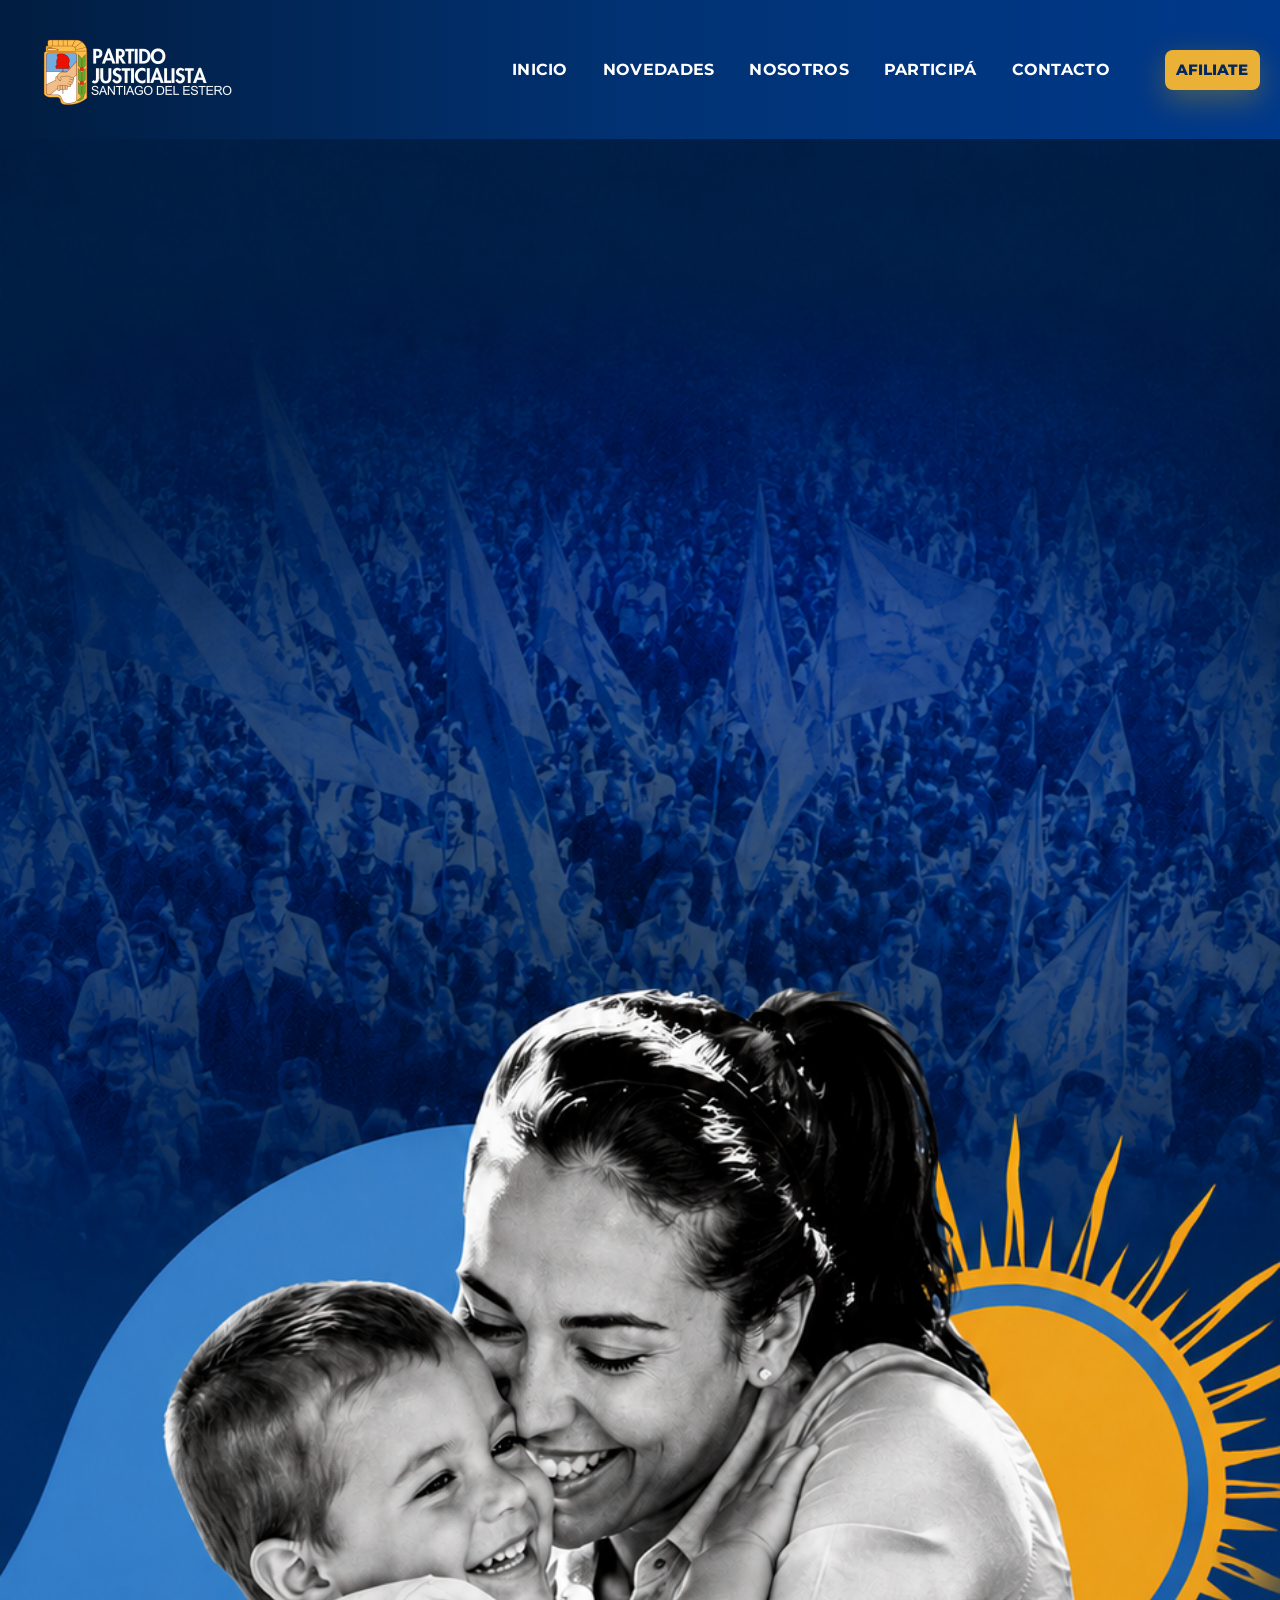
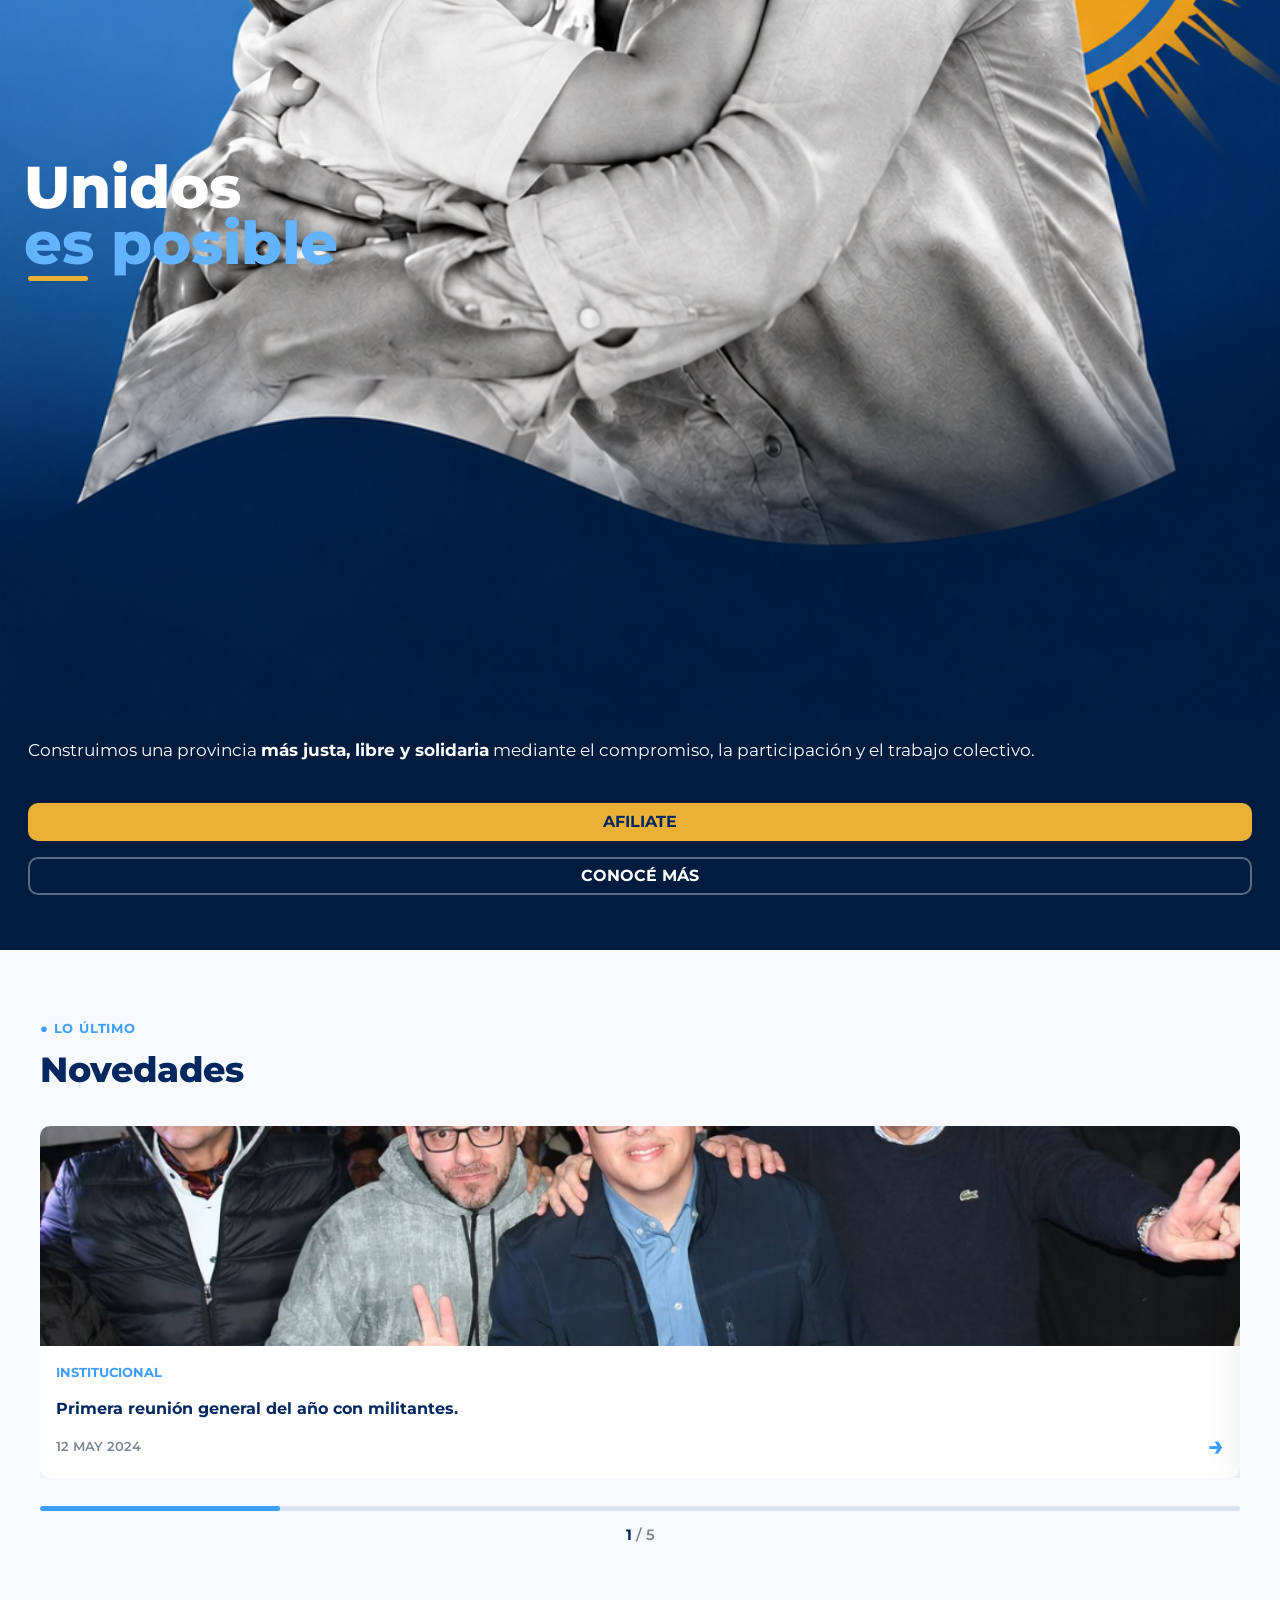
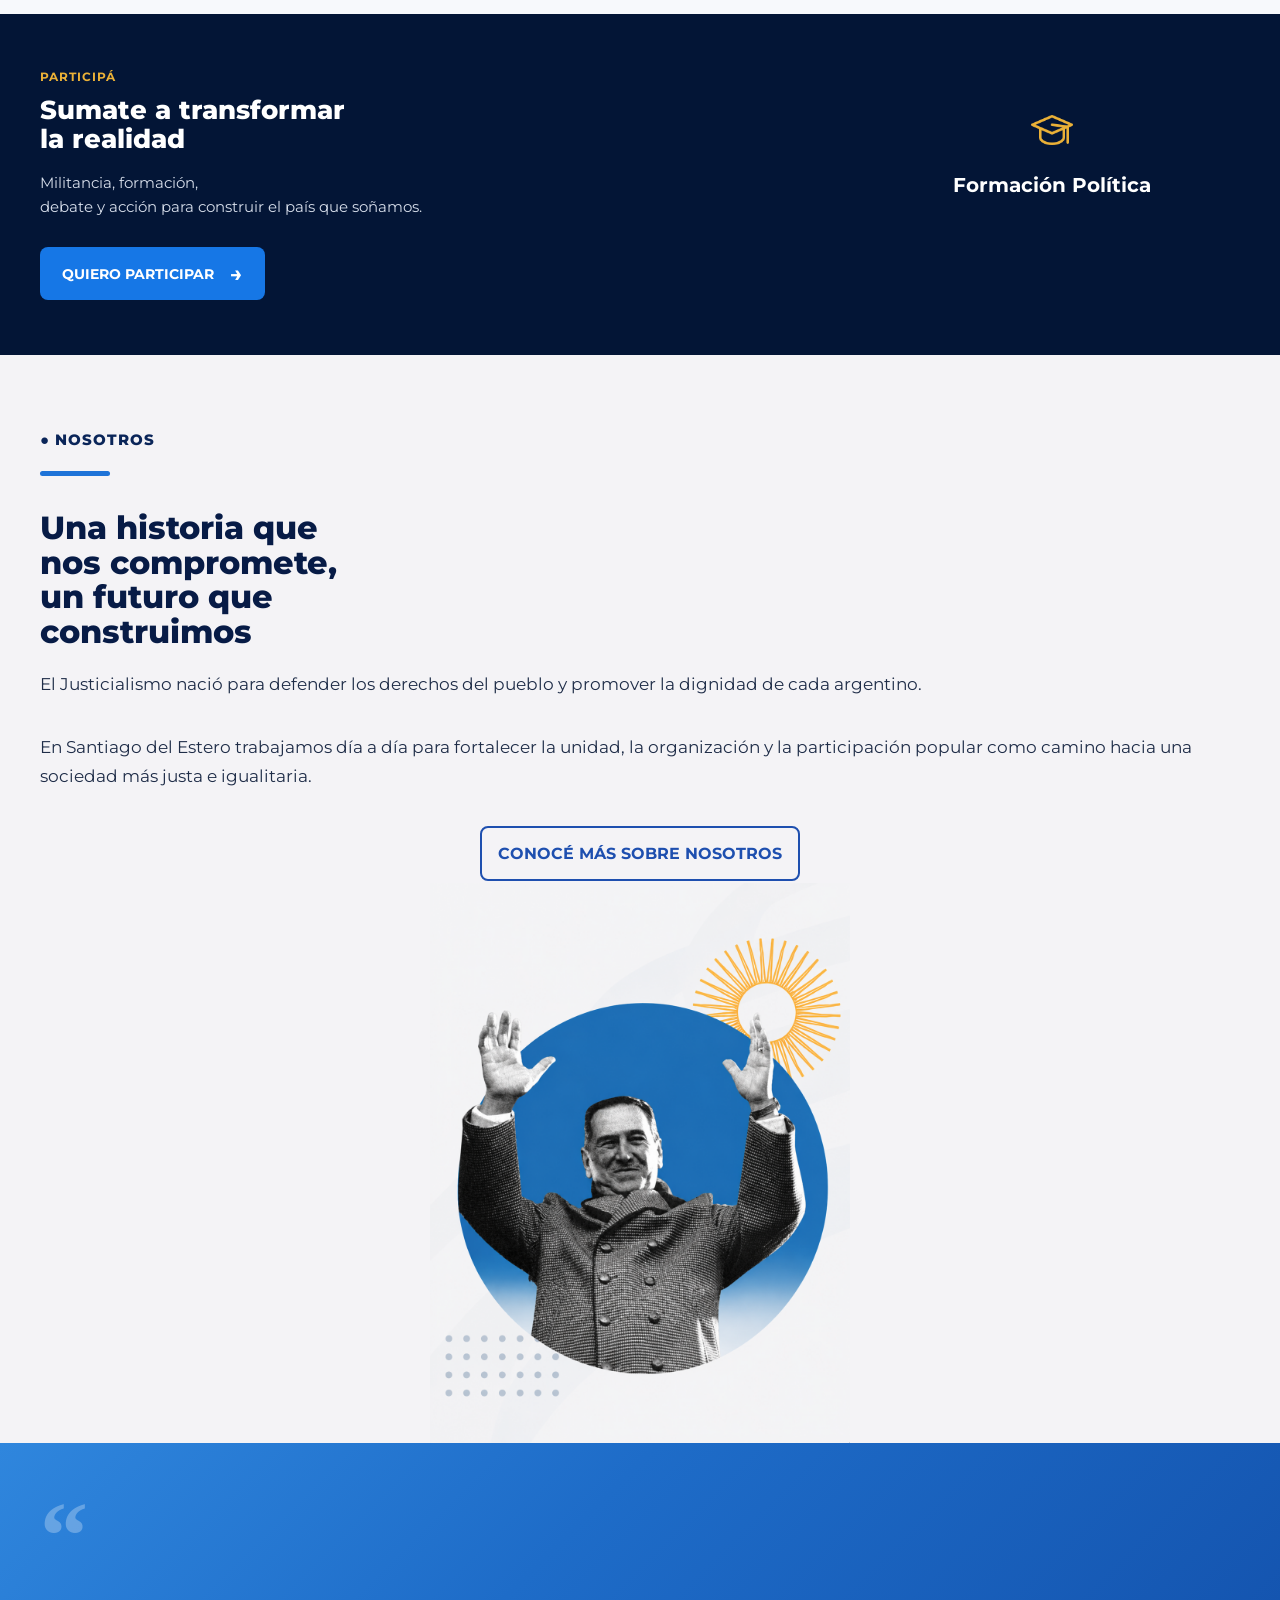
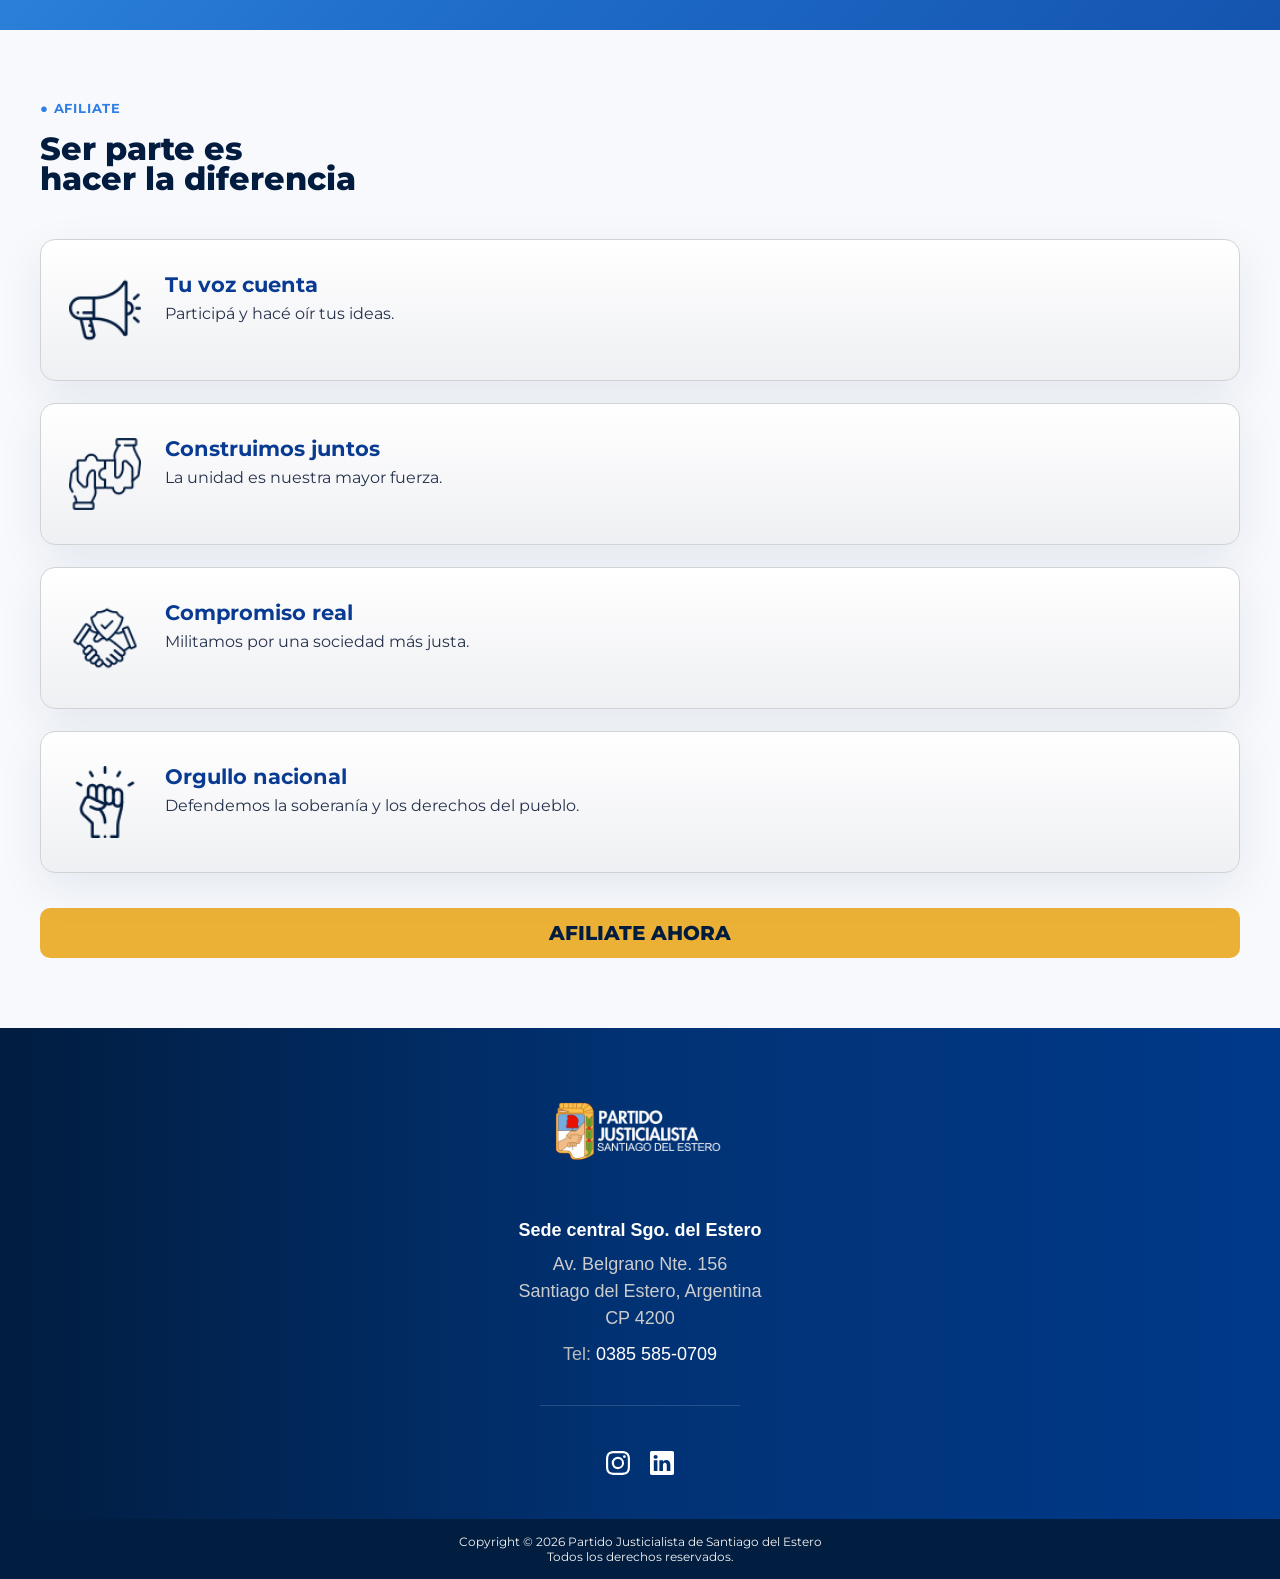
==== index.html @ 827df591 "iniciando" ====
<!DOCTYPE html>
<html lang="es">
<head>
    <meta charset="UTF-8">
    <meta name="viewport" content="width=device-width, initial-scale=1.0">
    <title>Inicio</title>
    <link rel="stylesheet" href="style.css">


    <link rel="preconnect" href="https://fonts.googleapis.com"> <!--Fuente montserrat-->
    <link rel="preconnect" href="https://fonts.gstatic.com" crossorigin>
    <link href="https://fonts.googleapis.com/css2?family=DM+Sans:ital,opsz,wght@0,9..40,100..1000;1,9..40,100..1000&family=League+Spartan:wght@100..900&family=Montserrat:ital,wght@0,100..900;1,100..900&family=Poppins:ital,wght@0,100;0,200;0,300;0,400;0,500;0,600;0,700;0,800;0,900;1,100;1,200;1,300;1,400;1,500;1,600;1,700;1,800;1,900&display=swap" rel="stylesheet">
    

</head>



<body>


  <!--ENCABEZADO-->
 <header class="encabezado">
    
    

    <div class="contenedor encabezado__contenido">

        <a href="index.html" class="encabezado__logo">
            <img src="imagenes/logo.png" alt="Prote Salud">
        </a>

       <button class="encabezado__boton-menu" id="encabezado__boton-menu" aria-label="Abrir menú">

        <span></span>
        <span></span>
        <span></span>

        </button>

        <nav class="encabezado__navegacion" id="encabezado__navegacion">

            <ul class="encabezado__lista">
             <li>
               <a href="index.html" data-page="index">
                 <div class="menu-item">
                   <img src="imagenes/home.png" alt="Inicio">
                 <span>INICIO</span>
                 </div>
                <span class="menu-flecha">›</span>
               </a>
             </li>



            <li>

                <a href="index.html" data-page="novedades">
                <div class="menu-item">
                <img src="imagenes/nov.png" alt="Novedades">
                <span>NOVEDADES</span>
                </div>
                <span class="menu-flecha">›</span>
                 </a>
            </li>


        <li>
             <a href="index.html" data-page="nosotros">
            <div class="menu-item">
            <img src="imagenes/nos.png" alt="Nosotros">
            <span>NOSOTROS</span>
             </div>
            <span class="menu-flecha">›</span>
            </a>
        </li>



        <li>

            <a href="participa.html" data-page="participa">
            <div class="menu-item">
            <img src="imagenes/part.png" alt="Participá">
            <span>PARTICIPÁ</span>
            </div>
            <span class="menu-flecha">›</span>
            </a>

        </li>



        <li>

            <a href="contacto.html" data-page="contacto">
            <div class="menu-item">
            <img src="imagenes/conta.png" alt="Contacto">
            <span>CONTACTO</span>
            </div>
            <span class="menu-flecha">›</span>
            </a>

        </li>


            

            </ul>

            <a href="afiliate.html" class="menu__boton-afiliate">
            AFILIATE
            </a>

        </nav>

    </div>

    </header>

    <div class="menu-overlay" id="menuOverlay"></div>

    
 <!-- HERO / BANNER--> <!-- HERO / BANNER--> <!-- HERO / BANNER-->
   <!-- HERO / BANNER--> <!-- HERO / BANNER--> <!-- HERO / BANNER-->
<section class="hero">

    <div class="hero__imagen">
        <img src="imagenes/heroe.png"
             alt="Partido Justicialista Santiago del Estero">


        <h1 class="hero__titulo">
            Unidos
            <span>es posible</span>
        </h1>
         <div class="hero__linea"></div>

    </div>

    <div class="hero__contenido">

      
        <p class="hero__descripcion">
            Construimos una provincia
            <strong>más justa, libre y solidaria</strong>
            mediante el compromiso,
            la participación y el trabajo colectivo.
        </p>

        <div class="hero__botones">

            <a href="#" class="hero__boton hero__boton--amarillo">
                AFILIATE
            </a>

            <a href="#" class="hero__boton hero__boton--oscuro">
                CONOCÉ MÁS
            </a>

        </div>

    </div>

</section>


 <!-- NOVEDADES --> <!-- NOVEDADES --> <!-- NOVEDADES -->
   <!-- NOVEDADES --> <!-- NOVEDADES --> <!-- NOVEDADES -->

 <section class="novedades">

    <div class="contenedor">

        <span class="novedades__subtitulo">
            ● LO ÚLTIMO
        </span>

        <h2 class="novedades__titulo">
            Novedades
        </h2>

        <!-- Slider -->

        <div class="slider">

            <div class="slider__track">

                <!-- CARD 1 -->

                <article class="card">

                    <img src="imagenes/f1.png" alt="Primera reunión general del año">

                    <div class="card__contenido">

                        <span>INSTITUCIONAL</span>

                        <h3>
                            Primera reunión general del año con militantes.
                        </h3>

                        <div class="card__footer">

                            <small>12 MAY 2024</small>

                            <a href="#">
                                →
                            </a>

                        </div>

                    </div>

                </article>

                <!-- CARD 2 -->

                <article class="card">

                    <img src="imagenes/f2.png" alt="">

                    <div class="card__contenido">

                        <span>JUVENTUD</span>

                        <h3>
                            Encuentro de jóvenes militantes del interior provincial.
                        </h3>

                        <div class="card__footer">

                            <small>20 MAY 2024</small>

                            <a href="#">
                                →
                            </a>

                        </div>

                    </div>

                </article>

                <!-- CARD 3 -->

                <article class="card">

                    <img src="imagenes/f3.png" alt="">

                    <div class="card__contenido">

                        <span>GESTIÓN</span>

                        <h3>
                            Nuevas obras para mejorar la calidad de vida de los santiagueños.
                        </h3>

                        <div class="card__footer">

                            <small>30 MAY 2024</small>

                            <a href="#">
                                →
                            </a>

                        </div>

                    </div>

                </article>

                <!-- CARD 4 -->

                <article class="card">

                    <img src="imagenes/f4.png" alt="">

                    <div class="card__contenido">

                        <span>CAPACITACIÓN</span>

                        <h3>
                            Comenzó un nuevo ciclo de formación política.
                        </h3>

                        <div class="card__footer">

                            <small>02 JUN 2024</small>

                            <a href="#">
                                →
                            </a>

                        </div>

                    </div>

                </article>

                <!-- CARD 5 -->

                <article class="card">

                    <img src="imagenes/f5.png" alt="">

                    <div class="card__contenido">

                        <span>INSTITUCIONAL</span>

                        <h3>
                            Acto conmemorativo junto a dirigentes y militantes.
                        </h3>

                        <div class="card__footer">

                            <small>10 JUN 2024</small>

                            <a href="#">
                                →
                            </a>

                        </div>

                    </div>

                </article>

            </div>

        </div>

        <!-- Indicador -->

        <div class="slider__info">

            <div class="slider__barra">

                <div class="slider__progreso"></div>

            </div>

            <span class="slider__contador">

                <strong id="slideActual">1</strong> /
                <span id="slideTotal">5</span>

            </span>

        </div>

    </div>

</section>


 <!-- PARTICIPA--><!-- PARTICIPA--><!-- PARTICIPA--><!-- PARTICIPA-->
   <!-- PARTICIPA--><!-- PARTICIPA--><!-- PARTICIPA--><!-- PARTICIPA-->


<section class="participa">

    <div class="participa__contenedor">

        <!-- BLOQUE IZQUIERDO -->

        <div class="participa__info">

            <span class="participa__subtitulo">
                PARTICIPÁ
            </span>

            <h2 class="participa__titulo">
                Sumate a transformar <br>la realidad
            </h2>

            <p class="participa__texto">
                Militancia, formación,<br> debate y acción para construir el país que soñamos.
            </p>

            <a href="#" class="participa__boton">
                QUIERO PARTICIPAR
                <span>→</span>
            </a>

        </div>

        <!-- BLOQUE DERECHO -->

        <div class="participa__slider">

            <div class="participa__item" id="participaItem">

        <img
            src="imagenes/icono-militancia.png"
            alt=""
            id="participaIcono">

        <h3 id="participaTitulo">
            Militancia Activa
        </h3>

        

        </div>

        </div>

    </div>

</section>


 <!-- NOSOTROS--><!-- NOSOTROS--><!-- NOSOTROS--><!-- NOSOTROS-->
   <!-- NOSOTROS--><!-- NOSOTROS--><!-- NOSOTROS--><!-- NOSOTROS-->

<section class="nosotros">

    <div class="contenedor">

        <div class="nosotros__contenido">

            <span class="nosotros__subtitulo">
                ● NOSOTROS
            </span>

            <div class="nosotros__linea"></div>

            <h2 class="nosotros__titulo">
                Una historia que <br>
                nos compromete, <br>
                un futuro que <br>
                construimos
            </h2>

            <p class="nosotros__texto">
                El Justicialismo nació para defender los derechos del pueblo y promover la dignidad de cada argentino.
            </p>

            <p class="nosotros__texto">
                En Santiago del Estero trabajamos día a día para fortalecer la unidad, la organización y la participación popular como camino hacia una sociedad más justa e igualitaria.
            </p>

            <a href="#" class="nosotros__boton">
                CONOCÉ MÁS SOBRE NOSOTROS
            </a>

        </div>

        <div class="nosotros__imagen">

            <img src="imagenes/nosp.png" alt="Juan Domingo Perón">

        </div>

    </div>

</section>



<!-- FRASES --> <!-- FRASES -->  <!-- FRASES --> <!-- FRASES --> 
 <!-- FRASES --> <!-- FRASES -->  <!-- FRASES --> <!-- FRASES --> 

<section class="frase">

    <div class="contenedor">

        <div class="frase__contenido">

            <span class="frase__comillas">
                “
            </span>

            <div class="frase__texto" id="fraseItem">

                <p id="fraseTexto">
                    Donde existe una necesidad,
                    nace un derecho.
                </p>

                <span id="fraseAutor">
                    JUAN DOMINGO PERÓN
                </span>

            </div>

        </div>

    </div>

</section>


<!-- AFILIATE--><!-- AFILIATE--><!-- AFILIATE--><!-- AFILIATE-->
<!-- AFILIATE--><!-- AFILIATE--><!-- AFILIATE--><!-- AFILIATE-->


<section class="afiliate">

    <div class="contenedor">

        <span class="afiliate__subtitulo">
            ● AFILIATE
        </span>

        <h2 class="afiliate__titulo">
            Ser parte es
            <span>hacer la diferencia</span>
        </h2>

        <div class="afiliate__cards">

            <!-- CARD 1 -->

            <article class="afiliate__card">

                <img src="imagenes/voz.png"
                     alt="Tu voz cuenta">

                <div class="afiliate__contenido">

                    <h3>Tu voz cuenta</h3>

                    <p>
                        Participá y hacé
                        oír tus ideas.
                    </p>

                </div>

            </article>

            <!-- CARD 2 -->

            <article class="afiliate__card">

                <img src="imagenes/union.png"
                     alt="Construimos juntos">

                <div class="afiliate__contenido">

                    <h3>Construimos juntos</h3>

                    <p>
                        La unidad es nuestra
                        mayor fuerza.
                    </p>

                </div>

            </article>

            <!-- CARD 3 -->

            <article class="afiliate__card">

                <img src="imagenes/compromiso.png"
                     alt="Compromiso real">

                <div class="afiliate__contenido">

                    <h3>Compromiso real</h3>

                    <p>
                        Militamos por
                        una sociedad
                        más justa.
                    </p>

                </div>

            </article>

            <!-- CARD 4 -->

            <article class="afiliate__card">

                <img src="imagenes/orgullo.png"
                     alt="Orgullo nacional">

                <div class="afiliate__contenido">

                    <h3>Orgullo nacional</h3>

                    <p>
                        Defendemos la
                        soberanía y los
                        derechos del pueblo.
                    </p>

                </div>

            </article>

        </div>

        <a href="#" class="afiliate__boton">
            AFILIATE AHORA
        </a>

    </div>

</section>



<!--FOOTER -->

<footer>
  <div class="footer-container">
    
    <!-- Bloque 1: Identidad (Logo) -->
    <div class="footer-logo">
      <img src="imagenes/logo.png" alt="">
    </div>

    <!-- Bloque 2: Oficina Santiago del Estero -->
    <div class="footer-branch divider" >
      <h3>Sede central Sgo. del Estero</h3>
      <p class="address"> Av. Belgrano Nte. 156 <br>Santiago del Estero, Argentina<br>CP 4200</p>
      <ul class="contact-info">
        <li>Tel: <a href="tel:03844254303"> 0385 585-0709</a></li>
        
      </ul>
    </div>

   

    <!-- Bloque 4: Redes Sociales -->
    <div class="footer-socials">
      <!-- Puedes usar iconos de FontAwesome, Bootstrap Icons o SVG propios -->
      <a href="https://www.instagram.com/protesalud.sde/" aria-label="Instagram">
        <svg xmlns="http://w3.org" width="24" height="24" fill="currentColor" viewBox="0 0 16 16">
          <path d="M8 0C5.829 0 5.556.01 4.703.048 3.85.088 3.269.222 2.76.42a3.9 3.9 0 0 0-1.417.923A3.9 3.9 0 0 0 .42 2.76C.222 3.268.087 3.85.048 4.7.01 5.555 0 5.827 0 8.001c0 2.172.01 2.444.048 3.297.04.852.174 1.433.372 1.942.205.526.478.972.923 1.417.444.445.89.719 1.416.923.51.198 1.09.333 1.942.372C5.555 15.99 5.827 16 8 16s2.444-.01 3.298-.048c.851-.04 1.434-.174 1.943-.372a3.9 3.9 0 0 0 1.416-.923c.445-.445.718-.891.923-1.417.197-.509.332-1.09.372-1.942C15.99 10.445 16 10.173 16 8s-.01-2.444-.048-3.298c-.04-.851-.175-1.433-.372-1.941a3.9 3.9 0 0 0-.923-1.417A3.9 3.9 0 0 0 13.24.42c-.51-.198-1.092-.333-1.943-.372C10.443.01 10.172 0 7.998 0zm-.717 1.442h.718c2.136 0 2.389.007 3.232.046.78.035 1.204.166 1.486.275.373.145.64.319.92.599s.453.546.598.92c.11.281.24.705.275 1.485.039.843.047 1.096.047 3.231s-.008 2.389-.047 3.232c-.035.78-.166 1.203-.275 1.485a2.5 2.5 0 0 1-.599.919c-.28.28-.546.453-.92.598-.28.11-.704.24-1.485.276-.843.038-1.096.047-3.232.047s-2.39-.009-3.233-.047c-.78-.036-1.203-.166-1.485-.276a2.5 2.5 0 0 1-.92-.598 2.5 2.5 0 0 1-.6-.92c-.109-.281-.24-.705-.275-1.485-.038-.843-.046-1.096-.046-3.233s.008-2.388.046-3.231c.036-.78.166-1.204.276-1.486.145-.373.319-.64.599-.92.28-.28.546-.453.92-.598.282-.11.705-.24 1.485-.276.738-.034 1.024-.044 2.515-.045zm4.988 1.328a.96.96 0 1 0 0 1.92.96.96 0 0 0 0-1.92m-4.27 1.122a4.109 4.109 0 1 0 0 8.217 4.109 4.109 0 0 0 0-8.217m0 1.441a2.667 2.667 0 1 1 0 5.334 2.667 2.667 0 0 1 0-5.334"/>
        </svg>
      </a>
      <a href="#" aria-label="LinkedIn">
        <svg xmlns="http://w3.org" width="24" height="24" fill="currentColor" viewBox="0 0 16 16">
          <path d="M0 1.146C0 .513.526 0 1.175 0h13.65C15.474 0 16 .513 16 1.146v13.708c0 .633-.526 1.146-1.175 1.146H1.175C.526 16 0 15.487 0 14.854zm4.943 12.248V6.169H2.542v7.225zm-1.2-8.212c.837 0 1.358-.554 1.358-1.248-.015-.709-.52-1.248-1.342-1.248S2.4 3.226 2.4 3.934c0 .694.521 1.248 1.327 1.248zm4.908 8.212V9.359c0-.216.016-.432.08-.586.173-.431.568-.878 1.232-.878.869 0 1.216.662 1.216 1.634v3.865h2.401V9.25c0-2.22-1.184-3.252-2.764-3.252-1.274 0-1.845.7-2.165 1.193v.025h-.016l.016-.025V6.169h-2.4c.03.678 0 7.225 0 7.225z"/>
        </svg>
      </a>
    </div>

  </div>

</footer>

<div class="derechos">
    Copyright © 2026 Partido Justicialista de Santiago del Estero <br>
    Todos los derechos reservados.
  </div>




<script src="script.js"></script>
</body>



</html>
---- style.css ----
body{
    font-family:'Montserrat',sans-serif;   
}

*{
    margin:0;
    padding:0;
    box-sizing:border-box; /*contiene el tamaño del contenido*/
}

html{
    scroll-behavior:smooth;  /*suaviza el scroll*/
}

a{
    text-decoration: none;
}


/* HEADER */

.encabezado{ 

     background: linear-gradient(
    to right, 
   #011d40,
   #013274,
   #00398a
   
);


    position:sticky;  /*nav estático mientras se hace scroll*/
    top:0;
     z-index:1000;

}



.encabezado__contenido{

    display:flex;

    justify-content:space-between;

    align-items:center;

    min-height:95px;

    padding:0 20px;


}

.encabezado__logo img{

   width:180px;
   height:auto;

}

.encabezado__boton-menu{

    width:42px;

    height:42px;

    border:none;

    background:none;

    display:flex;

    flex-direction:column;

    justify-content:center;

    gap:6px;

    cursor:pointer;

    z-index:1200;

}

.encabezado__boton-menu span{

    width:28px;

    height:3px;

    background:#FFF;

    border-radius:20px;

    transition:.35s;

}

.encabezado__boton-menu.activo span:nth-child(1){

    transform:translateY(9px) rotate(45deg);

}

.encabezado__boton-menu.activo span:nth-child(2){

    opacity:0;

}

.encabezado__boton-menu.activo span:nth-child(3){

    transform:translateY(-9px) rotate(-45deg);

}


/*=========================
MENÚ LATERAL
==========================*/

.encabezado__navegacion{

     position: fixed;

    top:104px;

    right:-320px;

    width:300px;

    height:calc(100vh - 95px);

    background:#031e40;

    transition:right .4s ease;

    display:flex;

    flex-direction:column;

    justify-content:space-between;

    padding:8px 0 35px;

    z-index:999;

    

}

.menu__boton-afiliate{

   width:180px;

    margin:25px auto;

    padding:10px 0;

    background:#ebb137;

    color:#031e40;

    font-size:.90rem;

    font-weight:700;

    border-radius:10px;

    display:flex;

    justify-content:center;

    align-items:center;

    gap:14px;

    box-shadow:0 10px 30px rgba(246,182,0,.30);

    transition:.35s;  
   

}


.menu__boton-afiliate:hover{

    transform:translateY(-2px);

    box-shadow:0 18px 35px rgba(246,182,0,.45);

}






.menu__boton-afiliate:hover{

    background: #ebb137;

    color:#02285F;

    

}

.encabezado__navegacion.activo{

    right:0;

}





.encabezado__lista{

    width:100%;

    display:flex;

    flex-direction:column;

    list-style:none;

}


.encabezado__lista a{
    
    position:relative;

    display:flex;

    justify-content:space-between;

    align-items:center;

    padding:12px 30px;

    color:#FFF;

    transition:.35s ease;

}

.encabezado__lista a:hover{

     background:rgba(255,255,255,.04);

}


.encabezado__lista a:hover .menu-flecha{

    transform:translateX(8px);

    color:#F7B500;

}



.encabezado__lista a.activo{

    color:#FFF;

}


.encabezado__lista a.activo::after{

    content:"";

    position:absolute;

    left:78px;

    bottom:0;

    width:115px;

    height:3px;

    border-radius:20px;

    background:#3EA3FF;

}




.encabezado__lista li{

    border-bottom:1px solid rgba(255,255,255,.06);

}

/* SUBMENU */

.submenu__boton{

    width:100%;

    background:none;

    border:none;

    text-align:left;

    padding:18px 24px;

    color:#3D3A2E;

    font-size:.95rem;

    font-weight:700;

    text-transform:uppercase;

    font-family:inherit;

    line-height:normal;

    cursor:pointer;


}

.menu-item{

    display:flex;

    align-items:center;

    gap:18px;

}


.menu-item img{

    width:24px;

    height:24px;

    object-fit:contain;

}


.menu-item span{

    font-size:.90rem;

    font-weight:500;

    letter-spacing:.3px;

}

.menu-flecha{

    font-size:2rem;

    color:#FFF;

    transition:.3s ease;

}



.submenu__lista{

    max-height:0;

    overflow:hidden;

    background:#000000;

    transition:max-height .35s ease;

    list-style: none;

    margin: 0;

    padding: 0;


}

.submenu__lista li{

    border-bottom:1px solid #e5e5e5;
    list-style: none;

}

.submenu__lista a{

    padding:14px 40px;

    font-size:.9rem;

    font-weight:500;

    text-transform:none;

     display:flex;

    align-items:center;

    gap:12px;

}




.submenu.activo .submenu__lista{

    max-height:400px;

}

body.menu-abierto{

    overflow:hidden;

}


/*==================================
OVERLAY MENÚ
==================================*/

.menu-overlay{

    position:fixed;

    inset:0;

    background:rgba(0,0,0,.45);

    opacity:0;

    visibility:hidden;

    transition:
        opacity .35s ease,
        visibility .35s ease;

    z-index:998;

}

/* cuando el menú está abierto */

.menu-overlay.activo{

    opacity:1;

    visibility:visible;

}

/*=====================================
HERO
======================================*/
/*=====================================
HERO
======================================*/



.hero{

    background:#021C40;

}

/*=========================
IMAGEN
=========================*/

.hero__imagen{

    position:relative;

    width:100%;

    aspect-ratio:430/760;

}

.hero__imagen img{

     width:100%;

    height:100%;

    object-fit:cover;

    display:block;

}

/*=========================
CONTENIDO
=========================*/

.hero__contenido{

    
   position: relative;

    margin-top: -80px;

    background:#021C40;

    padding:15px 28px 55px;

    z-index:2;

}

/*=========================
TÍTULO
=========================*/

.hero__titulo{

   position:absolute;

    left:24px;

    bottom:530px;

    color:#FFF;

    font-size:3.7rem;

    line-height:.95;

    font-weight:800;

}

.hero__titulo span{

     display:block;

    color:#63B3FF;
}

/*=========================
LÍNEA
=========================*/

.hero__linea{

    position:absolute;

    left:28px;

    bottom:520px;

    width:60px;

    height:5px;

    background:#EBB137;

    border-radius:50px;


}

/*=========================
DESCRIPCIÓN
=========================*/

.hero__descripcion{

    color:#FFFFFF;

    font-size:1.05rem;

    line-height:1.7;

    font-weight:400;

}

.hero__descripcion strong{

    font-weight:700;

}

/*=========================
BOTONES
=========================*/

.hero__botones{

    display:flex;

    flex-direction:column;

    gap:16px;

    margin-top:38px;

}

.hero__boton{

    display:flex;

    justify-content:center;

    align-items:center;

    width:100%;

    height:38px;

    border-radius:10px;

    font-size:1rem;

    font-weight:700;

    transition:.3s ease;

}

.hero__boton--amarillo{

    background:#EBB137;

    color:#02285F;

}

.hero__boton--amarillo:hover{

    transform:translateY(-3px);

}

.hero__boton--oscuro{

    border:2px solid rgba(255,255,255,.35);

    color:#FFFFFF;

    background:transparent;

}

.hero__boton--oscuro:hover{

    background:rgba(255,255,255,.08);

}


/*=====================================
NOVEDADES
=====================================*/

.novedades{

    padding:70px 0;
    background:#F7F9FC;
    overflow:hidden;

}

.novedades .contenedor{

    width:min(100% - 40px, 1200px);
    margin:auto;

}

/*=====================================
TÍTULOS
=====================================*/

.novedades__subtitulo{

    display:flex;
    align-items:center;
    gap:8px;

    color:#3E9EFF;

    font-size:.82rem;

    font-weight:700;

    text-transform:uppercase;

    letter-spacing:.8px;

    margin-bottom:12px;

}

.novedades__titulo{

    font-size:2.2rem;

    color:#02285F;

    font-weight:800;

    margin-bottom:35px;

}

/*=====================================
SLIDER
=====================================*/

.novedades__slider{

    position:relative;

    display:flex;

    align-items:center;

    justify-content:center;

}

/*=====================================
FLECHAS
=====================================*/

.slider__flecha{

    width:42px;

    height:42px;

    border:none;

    color:#02285F;

    font-size:1.5rem;

    cursor:pointer;


}




.slider__flecha--izq{

    margin-right:5px;

}

.slider__flecha--der{

    margin-left:5px;

}

/*=====================================
SLIDER
=====================================*/

.slider{

    overflow:hidden;

    width:100%;

}

.slider__track{

    display:flex;

    transition:transform .45s ease;

}

/*=====================================
CARD
=====================================*/

.card{

    flex:0 0 100%;

    background:#FFFFFF;

    border-radius:10px;

    overflow:hidden;

    box-shadow:0 10px 35px rgba(0,0,0,.08);

    transition:.3s;

}

.card:hover{

    transform:translateY(-4px);

}

.card img{

    width:100%;

    height:220px;

    object-fit:cover;

    display:block;

}

/*=====================================
CONTENIDO
=====================================*/

.card__contenido{

    padding:16px;

}

.card__contenido span{

    display:inline-block;

    margin-bottom:18px;

    color:#3E9EFF;

    font-size:.82rem;

    font-weight:700;

    text-transform:uppercase;

}

.card__contenido h3{

    color:#02285F;

    font-size:1rem;

    line-height:1.35;

    font-weight:700;

    margin-bottom:10px;

}

/*=====================================
FOOTER
=====================================*/

.card__footer{

   
    display:flex;

    justify-content:space-between;

    align-items:center;

}

.card__footer small{

    color:#7D8793;

    font-size:.82rem;

    font-weight:600;

}

.card__footer a{

    color:#3E9EFF;

    font-size:1.7rem;

    font-weight:700;

    transition:.3s;

}

.card__footer a:hover{

    transform:translateX(5px);

}

/*=====================================
INDICADOR
=====================================*/

.slider__info{

    margin-top:28px;

}

.slider__barra{

    width:100%;

    height:5px;

    background:#D9E3EF;

    border-radius:50px;

    overflow:hidden;

}

.slider__progreso{

    width:20%;

    height:100%;

    background:#3E9EFF;

    border-radius:50px;

    transition:.4s;

}

.slider__contador{

    display:block;

    margin-top:14px;

    text-align:center;

    color:#7A8592;

    font-size:.95rem;

    font-weight:600;

}

.slider__contador strong{

    color:#02285F;

}


/*=====================================
PARTICIPÁ
=====================================*/

.participa{

    background:#041E47;

    background-image:url("imagenes/fondo-participa.jpg");

    background-size:cover;

    background-position:center;

    position:relative;

    overflow:hidden;

}

.participa::before{

    content:"";

    position:absolute;

    inset:0;

    background:rgba(3,20,50,.82);

}

.participa__contenedor{

    position:relative;

    z-index:2;

    width:min(100% - 40px,1200px);

    margin:auto;

    padding:55px 0;

    display:flex;

    justify-content:space-between;

    align-items:center;

    gap:25px;

}

.participa__info{

    width:68%;

}

.participa__slider{

    width:32%;

    display:flex;

    justify-content:center;

    align-self:flex-start;

    margin-top:40px; /* ajustá este valor */

}

.participa__subtitulo{

    display:block;

    color:#EBB137;

    font-size:.78rem;

    font-weight:700;

    letter-spacing:1px;

    margin-bottom:12px;

    text-transform:uppercase;

}

.participa__titulo{

    color:#FFF;

    font-size:1.6rem;

    line-height:1.1;

    font-weight:800;

    margin-bottom:18px;

}

.participa__texto{

    color:#D6DDEA;

    font-size:.95rem;

    line-height:1.6;

    margin-bottom:28px;

}

.participa__boton{

    display:inline-flex;

    align-items:center;

    gap:16px;

    padding:14px 22px;

    border-radius:8px;

    background:#1677E6;

    color:#FFF;

    font-size:.85rem;

    font-weight:700;

    transition:.3s;

}

.participa__boton:hover{

    transform:translateY(-3px);

}

.participa__boton span{

    font-size:1.3rem;

}

.participa__item{

    text-align:center;

    color:#FFF;

}

.participa__item img{

    width:42px;

    margin-bottom:18px;

}

.participa__item h3{

    font-size:1.25rem;

    margin-bottom:10px;

    line-height:1.2;

}

.participa__item p{

    color:#D6DDEA;

    font-size:.9rem;

    line-height:1.5;

}


/*=====================================
ANIMACIÓN BLOQUE DERECHO
=====================================*/

.participa__item{

    opacity:1;

    transform:translateY(0);

    transition:
        opacity .45s ease,
        transform .45s ease;

}

.participa__item.oculto{

    opacity:0;

    transform:translateY(15px);

}


/*==========================
NOSOTROS
==========================*/

.nosotros{

    background:#f4f3f6;

    padding:75px 0 0;

    overflow:hidden;

}

.nosotros .contenedor{

    width:min(100% - 40px,1200px);

    margin:auto;

}

/*==========================
CONTENIDO
==========================*/

.nosotros__contenido{

    display:flex;

    flex-direction:column;

}

.nosotros__subtitulo{

    color:#0A2559;

    font-size:.95rem;

    font-weight:800;

    letter-spacing:1px;

    text-transform:uppercase;

}

.nosotros__linea{

    width:70px;

    height:5px;

    background:#1E73D8;

    border-radius:50px;

    margin:22px 0 35px;

}

/*==========================
TITULO
==========================*/

.nosotros__titulo{

    color:#071B46;

    font-size:2rem;

    line-height:1.08;

    font-weight:800;

    margin-bottom:20px;

}

/*==========================
TEXTOS
==========================*/

.nosotros__texto{

    color:#1F2D48;

    font-size:1.05rem;

    line-height:1.75;

    margin-bottom:34px;

}

/*==========================
BOTON
==========================*/

.nosotros__boton{

     display:flex;

    justify-content:center;

    align-items:center;

    align-self:center;

    height:55px;

    border:2px solid #1E4FAF;

    border-radius:8px;

    color:#1E4FAF;

    font-size:1rem;

    font-weight:700;

    transition:.35s;

    width: 320px;
}

.nosotros__boton:hover{

    background:#1E73D8;

    color:white;

}

/*==========================
IMAGEN
==========================*/

.nosotros__imagen{

    margin-top:2px;

    display:flex;

    justify-content:center;

}

.nosotros__imagen img{

    width:100%;

    max-width:420px;

    display:block;

}



/*==========================
FRASE
==========================*/

.frase{

    background:linear-gradient(
        135deg,
        #2F86DD 0%,
        #1E6CC8 45%,
        #1454AF 100%
    );

    padding:55px 0;

    overflow:hidden;

}

.frase .contenedor{

    width:min(100% - 40px,1200px);

    margin:auto;

}

/*==========================
CONTENIDO
==========================*/

.frase__contenido{

    display:flex;

    align-items:flex-start;

    gap:16px;

}

/*==========================
COMILLAS
==========================*/

.frase__comillas{

    font-size:6rem;

    font-weight:800;

    color:rgba(255,255,255,.28);

    line-height:.8;

    font-family:Georgia, serif;

}

/*==========================
TEXTO
==========================*/

.frase__texto{

    display:flex;

    flex-direction:column;

    justify-content:center;

    margin-top:8px;
    
    opacity:1;

    transform:translateY(0);

    transition:
        opacity .45s ease,
        transform .45s ease;


}


.frase__texto.oculto{

    opacity:0;

    transform:translateY(15px);

}

.frase__texto p{

    color:#FFFFFF;

    font-size:1.1rem;

    line-height:1.7;

    font-weight:400;

    margin-bottom:18px;

}

.frase__texto span{

    color:#FFFFFF;

    font-size:.82rem;

    font-weight:800;

    letter-spacing:1.2px;

}



/*======================================
AFILIATE
======================================*/

.afiliate{

    padding:70px 0;

    background:#F7F9FC;

}

.afiliate .contenedor{

    width:min(100% - 40px,1200px);

    margin:auto;

}

/*======================================
SUBTITULO
======================================*/

.afiliate__subtitulo{

    display:flex;

    align-items:center;

    gap:8px;

    color:#2F7FE6;

    font-size:.82rem;

    font-weight:700;

    text-transform:uppercase;

    letter-spacing:.8px;

}

/*======================================
TITULO
======================================*/

.afiliate__titulo{

    margin-top:18px;

    margin-bottom:45px;

    color:#021C40;

    font-size:2rem;

    line-height:.95;

    font-weight:800;

}

.afiliate__titulo span{

    display:block;

}

/*======================================
CARDS
======================================*/

.afiliate__cards{

    display:flex;

    flex-direction:column;

    gap:22px;

}

/*======================================
CARD
======================================*/

.afiliate__card{

    display:flex;

    align-items:flex-start;

    gap:24px;

    background:

linear-gradient(

180deg,

#FFFFFF,

#eff0f3

);

    border-radius:15px;

    padding:34px 28px;

    box-shadow:

       0 15px 45px rgba(13,40,90,.08);

    border:1px solid #d0d2d4;  

}




/*======================================
ICONO
======================================*/

.afiliate__card img{

    width:72px;

    flex-shrink:0;

}



/*======================================
CONTENIDO
======================================*/

.afiliate__contenido h3{

    color:#0A3B93;

    font-size:1.3rem;

    line-height:1.05;

    font-weight:700;

    margin-bottom:5px;

}

.afiliate__contenido p{

    color:#26324C;

    font-size:1rem;

    line-height:1.6;

}

/*======================================
BOTON
======================================*/

.afiliate__boton{

    display:flex;

    justify-content:center;

    align-items:center;

    margin-top:35px;

    height:50px;

    border-radius:10px;

    background:#EBB137;

    color:#021C40;

    font-size:1.25rem;

    font-weight:800;

    transition:.35s;

}

.afiliate__boton:hover{

    transform:translateY(-4px);

    box-shadow:0 12px 25px rgba(235,177,55,.35);

}



/*FOOTER*/

/* Estilos base del contenedor del Footer */
footer {
  background: linear-gradient(
    to right, 
   #011d40,
   #013274,
   #00398a
   
); /* Color de fondo oscuro original */
  color: #ffffff;
  padding: 40px 20px;
  font-family: 'Arial', sans-serif; /* Cambia por la fuente de tu web */
}

.footer-container {
  display: flex;
  flex-direction: column; /* Apila los elementos verticalmente */
  align-items: center;
  text-align: center;
  max-width: 400px; /* Limita el ancho para simular pantalla móvil */
  margin: 0 auto;
}

/* Bloque del Logo */
.footer-logo img {
  max-width: 210px;
  height: auto;
  margin-bottom: 30px;
}

/* Bloques de Oficinas y Sucursales */
.footer-branch {
  margin-bottom: 35px;
  width: 100%;
}

.footer-branch h3 {
  font-size: 18px;
  font-weight: bold;
  color: #ffffff;
  margin-bottom: 10px;
}

.footer-branch .address {
  font-size: 18px;
  line-height: 1.5;
  color: #cccccc;
  margin-bottom: 12px;
}

/* Contenedor del primer bloque (ahora sin el borde directo) */
.footer-branch.divider {
  position: relative;
  margin-bottom: 35px;
  padding-bottom: 35px; /* Espacio antes de la línea */
}

/* línea sutil de longitud reducida */
.footer-branch.divider::after {
  content: "";
  position: absolute;
  bottom: 0;
  left: 50%;
  transform: translateX(-50%); /* Centra la línea perfectamente */
  
  width: 200px; /* 👈 MODIFICA AQUÍ: El largo exacto que quieres para la línea */
  height: 1px; /* El grosor de la línea */
  background-color: rgba(255, 255, 255, 0.15); /* Color blanco sutil con transparencia */
}

/* Listas de información de contacto */
.footer-branch .contact-info {
  list-style: none;
  padding: 0;
  margin: 0;
}

.footer-branch .contact-info li {
  font-size: 18px;
  margin-bottom: 6px;
  color: #bbbbbb;
}

/* Estilos para los enlaces (teléfonos y mail) */
.footer-branch .contact-info a {
  color: #ffffff;
  text-decoration: none;
  transition: color 0.2s ease;
}

/* Bloque de Redes Sociales */
.footer-socials {
  display: flex;
  justify-content: center;
  gap: 20px;
  margin-top: 10px;
  width: 100%;
}

.footer-socials a {
  color: #ffffff;
  transition: color 0.2s ease;
}

.footer-socials a:hover {
  color: #ffffff; /* Brillo al pasar el cursor o pulsar */
}

.derechos{
    background-color:  #011d40;
    height: 60px;
    font-size: 12px;
    color: #f5f5f5;
    display: flex;
    align-items: center;
    justify-content: center;
    text-align: center;
  
    
}



/*========================================================================================
VERSIÓN ESCRITORIO VERSIÓN ESCRITORIO VERSIÓN ESCRITORIO VERSIÓN ESCRITORIO VERSIÓN ESCRITORIO 
=========================================================================================*/
/*========================================================================================
VERSIÓN ESCRITORIO VERSIÓN ESCRITORIO VERSIÓN ESCRITORIO VERSIÓN ESCRITORIO VERSIÓN ESCRITORIO 
=========================================================================================*/
/*========================================================================================
VERSIÓN ESCRITORIO VERSIÓN ESCRITORIO VERSIÓN ESCRITORIO VERSIÓN ESCRITORIO VERSIÓN ESCRITORIO 
=========================================================================================*/

@media (min-width:768px){

.encabezado__boton-menu{
    display: none;
}

/*MENU*//*MENU*//*MENU*//*MENU*//*MENU*/

    .encabezado{
        position:sticky;
        top:0;
        
    }

    .encabezado__logo img{
    width:240px;
    }

    .encabezado__contenido{

    display:flex;
    justify-content:space-between;
    align-items:center;

    min-height:110px;

    }

    .encabezado__contenido{
        min-height:120px;
    }


    .encabezado__boton-menu{
        display:none;
    }

    .encabezado__navegacion{
    
        position: static;

    display:flex;

    flex-direction:row;

    align-items:center;

    justify-content:flex-end;

    gap:35px;

    width:auto;

    height:auto;

    background:transparent;

    padding:0;

    right:auto;

    overflow:visible;


    }

    

    .encabezado__lista{
     display:flex;

    flex-direction:row;

    align-items:center;

    gap:35px;

    list-style:none;

    margin:0;
    padding:0;

    }

    .menu-flecha{
    display:none;
    }

    .menu-item img{
    display:none;
    }


    .encabezado__lista a{
    position:relative;

    display:block;

    padding:10px 0;

    color:#fff;

    font-size:1rem;

    font-weight:700;

    text-transform:uppercase;

    letter-spacing:.3px;

    transition:.3s ease;
    }





    .encabezado__lista a.activo::after{

   display: none;

    }

    
    .menu-item span{

    font-size:1rem;
    font-weight:700;

}


   .encabezado__lista > li{

    border-bottom:none;

    }


    .encabezado__logo img{
        width: 240px;
        height: auto;
    }


    

    .encabezado__navegacion{

    display:flex;

    align-items:center;

    gap:35px;

    }



    .menu__boton-afiliate{

    display:flex;

    align-items:center;

    justify-content:center;

    width:115px;

    height:40px;

    margin:0;

    padding:0;

    border-radius:8px;

    background:#EBB137;

    color:#02285F;

    font-weight:800;

    font-size:.92rem;

    }




    .menu-flecha,
    .menu-item img{
    display:none;
    }

}
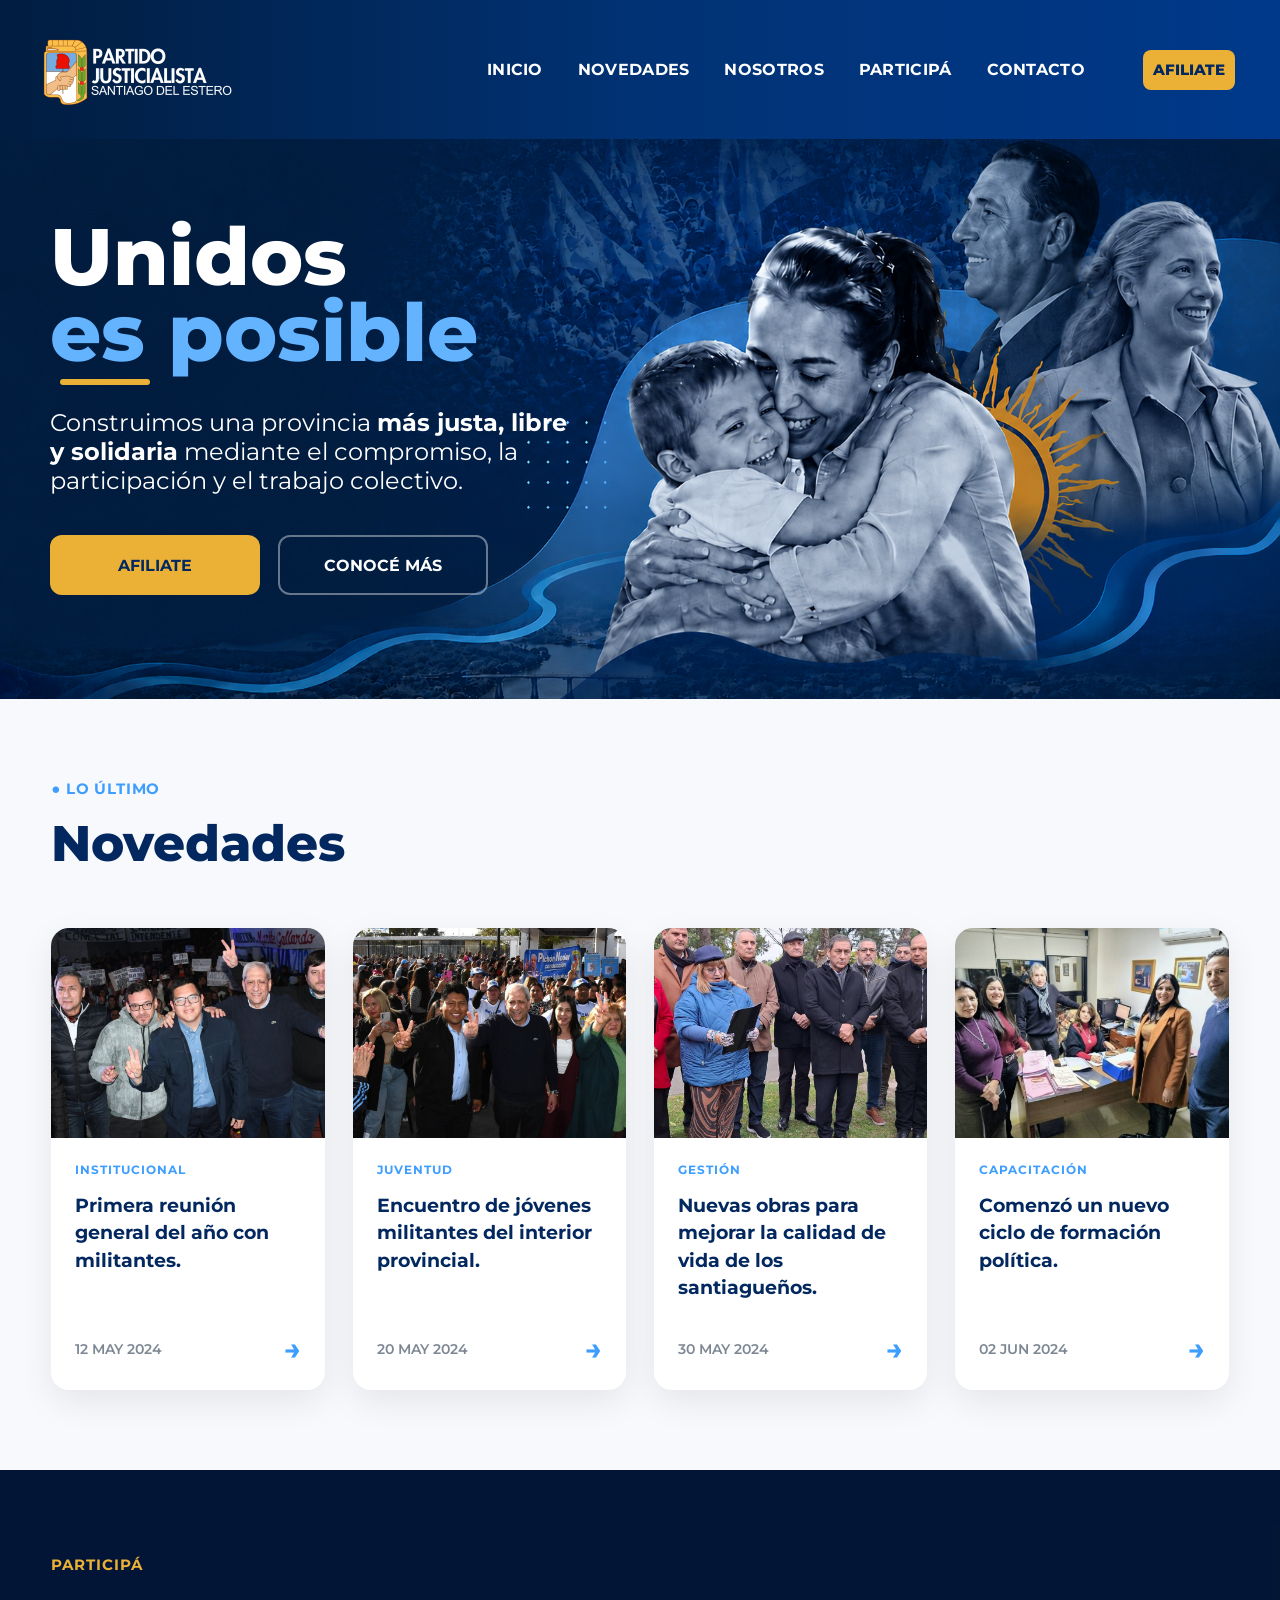
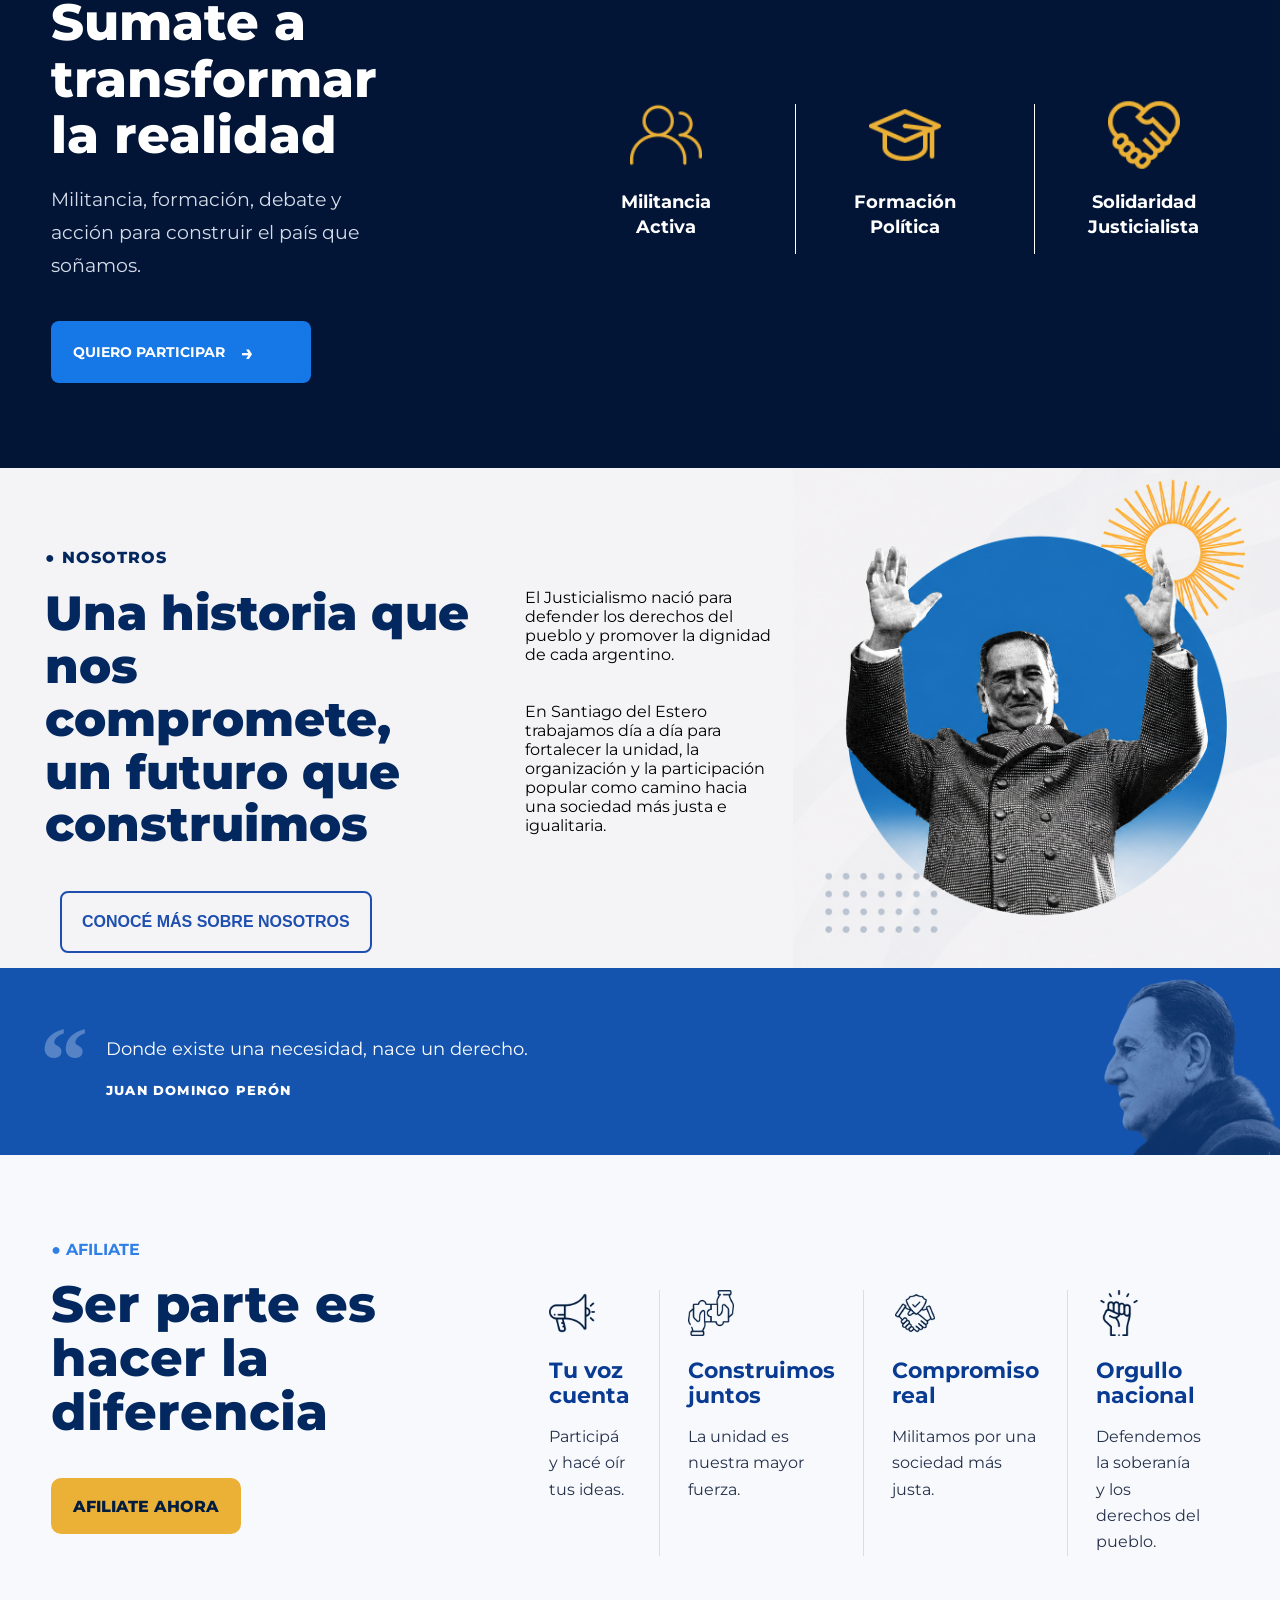
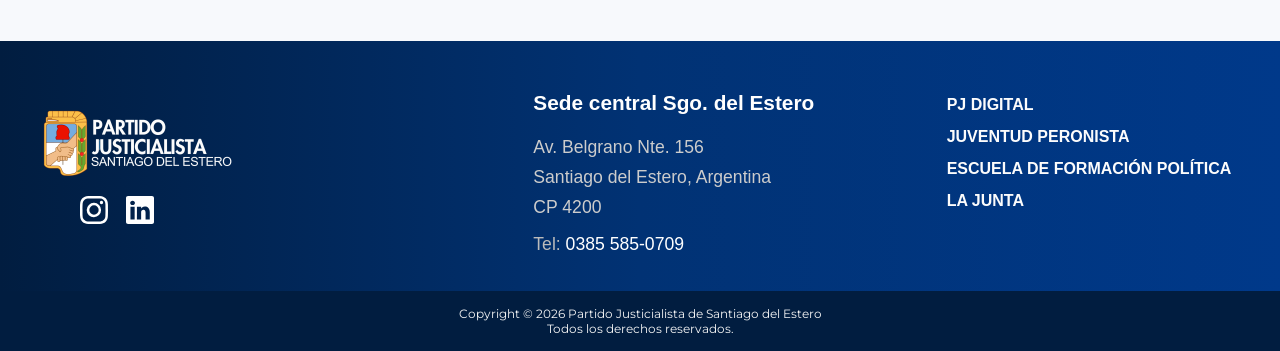
==== commit 2bce5860: "cambios" ====
--- a/index.html
+++ b/index.html
@@ -122,19 +122,30 @@
 
     
  <!-- HERO / BANNER--> <!-- HERO / BANNER--> <!-- HERO / BANNER-->
-   <!-- HERO / BANNER--> <!-- HERO / BANNER--> <!-- HERO / BANNER-->
+<!-- HERO / BANNER--> <!-- HERO / BANNER--> <!-- HERO / BANNER-->
+ 
 <section class="hero">
 
     <div class="hero__imagen">
-        <img src="imagenes/heroe.png"
-             alt="Partido Justicialista Santiago del Estero">
+
+          <!-- Imagen para celular -->
+    <img
+        src="imagenes/heroe.png"
+        alt="Partido Justicialista"
+        class="hero__img-mobile">
+
+    <!-- Imagen para escritorio -->
+    <img
+        src="imagenes/heroesc.png"
+        alt="Partido Justicialista"
+        class="hero__img-desktop">
 
 
         <h1 class="hero__titulo">
             Unidos
             <span>es posible</span>
         </h1>
-         <div class="hero__linea"></div>
+        <div class="hero__linea"></div>
 
     </div>
 
@@ -406,13 +417,44 @@
 
         </div>
 
-    </div>
+
+         <!-- VERSIÓN ESCRITORIO-->
+        <div class="participa__desktop">
+
+    <article class="participa__card">
+
+        <img src="imagenes/user.png" alt="">
+        <h3>Militancia <br> Activa</h3>
+
+    </article>
+
+    <article class="participa__card">
+
+        <img src="imagenes/formacion.png" alt="">
+        <h3>Formación <br> Política</h3>
+
+    </article>
+
+    <article class="participa__card">
+
+        <img src="imagenes/solidario.png" alt="">
+        <h3>Solidaridad Justicialista</h3>
+
+    </article>
+
+</div>
 
 </section>
 
 
+
+    </div>
+
+    
+
+
  <!-- NOSOTROS--><!-- NOSOTROS--><!-- NOSOTROS--><!-- NOSOTROS-->
-   <!-- NOSOTROS--><!-- NOSOTROS--><!-- NOSOTROS--><!-- NOSOTROS-->
+<!-- NOSOTROS--><!-- NOSOTROS--><!-- NOSOTROS--><!-- NOSOTROS-->
 
 <section class="nosotros">
 
@@ -434,10 +476,8 @@
             </h2>
 
             <p class="nosotros__texto">
-                El Justicialismo nació para defender los derechos del pueblo y promover la dignidad de cada argentino.
-            </p>
-
-            <p class="nosotros__texto">
+                El Justicialismo nació para defender los derechos del pueblo y promover la dignidad de cada argentino. <br><br>
+           
                 En Santiago del Estero trabajamos día a día para fortalecer la unidad, la organización y la participación popular como camino hacia una sociedad más justa e igualitaria.
             </p>
 
@@ -456,6 +496,66 @@
     </div>
 
 </section>
+
+
+
+
+ <!-- NOSOTROS ESCRITORIO-->
+
+<section class="nosotrosesc">
+        
+
+
+
+
+    <div class="nosotroscontenedoresc">
+        
+
+    <div class="blociz">
+    
+    <span class="nosotros__subtitulo">
+        ● NOSOTROS
+    </span>    
+
+    <h2 class="tituloblociz"> Una historia que <br>
+    nos compromete, <br>
+    un futuro que <br>
+     construimos
+    </h2>
+
+    <a href="" class="botondeescr"><button class="botondelesc">CONOCÉ MÁS SOBRE NOSOTROS</button></a>
+
+    </div> 
+
+
+
+    <div class="blocmed">
+        <p class="nosotrostextoesc">
+                El Justicialismo nació para defender los derechos del pueblo y promover la dignidad de cada argentino. <br><br><br>
+           
+                En Santiago del Estero trabajamos día a día para fortalecer la unidad, la organización y la participación popular como camino hacia una sociedad más justa e igualitaria.
+        </p>
+    </div>
+
+
+
+
+    <div class="blocderecho">
+       
+
+    </div>
+
+
+    </div>
+
+    </section>
+
+
+
+
+
+    
+
 
 
 
@@ -603,6 +703,110 @@
 
 </section>
 
+
+
+<!-- AFILIATE PARA EL ESCRITORIO-->
+
+<section class="afiliateesc">
+
+    <div class="afiliateesc__contenedor">
+
+        <!--====================
+        BLOQUE IZQUIERDO
+        =====================-->
+
+        <div class="afiliateesc__info">
+
+            <span class="afiliateesc__subtitulo">
+                ● AFILIATE
+            </span>
+
+            <h2 class="afiliateesc__titulo">
+                Ser parte es
+                <span>hacer la diferencia</span>
+            </h2>
+
+            <a href="#" class="afiliateesc__boton">
+                AFILIATE AHORA
+            </a>
+
+        </div>
+
+        <!--====================
+        BLOQUE DERECHO
+        =====================-->
+
+        <div class="afiliateesc__cards">
+
+            <article class="afiliateesc__card">
+
+                <img src="imagenes/voz.png" alt="">
+
+                <div>
+
+                    <h3>Tu voz cuenta</h3>
+
+                    <p>
+                        Participá y hacé oír tus ideas.
+                    </p>
+
+                </div>
+
+            </article>
+
+            <article class="afiliateesc__card">
+
+                <img src="imagenes/union.png" alt="">
+
+                <div>
+
+                    <h3>Construimos juntos</h3>
+
+                    <p>
+                        La unidad es nuestra mayor fuerza.
+                    </p>
+
+                </div>
+
+            </article>
+
+            <article class="afiliateesc__card">
+
+                <img src="imagenes/compromiso.png" alt="">
+
+                <div>
+
+                    <h3>Compromiso real</h3>
+
+                    <p>
+                        Militamos por una sociedad más justa.
+                    </p>
+
+                </div>
+
+            </article>
+
+            <article class="afiliateesc__card">
+
+                <img src="imagenes/orgullo.png" alt="">
+
+                <div>
+
+                    <h3>Orgullo nacional</h3>
+
+                    <p>
+                        Defendemos la soberanía y los derechos del pueblo.
+                    </p>
+
+                </div>
+
+            </article>
+
+        </div>
+
+    </div>
+
+</section>
 
 
 <!--FOOTER -->
@@ -624,6 +828,8 @@
         
       </ul>
     </div>
+
+    
 
    
 
@@ -642,6 +848,21 @@
       </a>
     </div>
 
+
+
+    <div class="footer-links">
+
+    <a href="#">PJ DIGITAL</a>
+    <a href="#">JUVENTUD PERONISTA</a>
+    <a href="#">ESCUELA DE FORMACIÓN POLÍTICA</a>
+    <a href="#">LA JUNTA</a>
+   
+
+</div>
+
+
+
+
   </div>
 
 </footer>
--- a/style.css
+++ b/style.css
@@ -34,9 +34,12 @@
 
     position:sticky;  /*nav estático mientras se hace scroll*/
     top:0;
-     z-index:1000;
-
-}
+    z-index:1000;
+
+  
+
+}
+
 
 
 
@@ -143,7 +146,7 @@
 
     flex-direction:column;
 
-    justify-content:space-between;
+    justify-content:flex-start;
 
     padding:8px 0 35px;
 
@@ -179,7 +182,7 @@
 
     gap:14px;
 
-    box-shadow:0 10px 30px rgba(246,182,0,.30);
+   
 
     transition:.35s;  
    
@@ -191,7 +194,7 @@
 
     transform:translateY(-2px);
 
-    box-shadow:0 18px 35px rgba(246,182,0,.45);
+    
 
 }
 
@@ -202,9 +205,9 @@
 
 .menu__boton-afiliate:hover{
 
-    background: #ebb137;
-
-    color:#02285F;
+    background:#1677E6;
+
+    color:white;
 
     
 
@@ -502,15 +505,21 @@
 
 }
 
-.hero__imagen img{
-
-     width:100%;
+.hero__img-mobile{
+
+    display:block;
+
+    width:100%;
 
     height:100%;
 
     object-fit:cover;
 
-    display:block;
+}
+
+.hero__img-desktop{
+
+    display:none;
 
 }
 
@@ -657,6 +666,11 @@
 
     transform:translateY(-3px);
 
+    background-color: transparent;
+
+    border: solid 2px #EBB137;
+
+    color: white;
 }
 
 .hero__boton--oscuro{
@@ -671,7 +685,7 @@
 
 .hero__boton--oscuro:hover{
 
-    background:rgba(255,255,255,.08);
+    background:#1454AF;
 
 }
 
@@ -1811,7 +1825,22 @@
     
 }
 
-
+.participa__desktop{
+    display: none;
+}
+
+.nosotrosesc{
+    display: none;
+}
+
+
+.afiliateesc{
+    display: none;
+}
+
+.footer-links{
+    display: none;
+}
 
 /*========================================================================================
 VERSIÓN ESCRITORIO VERSIÓN ESCRITORIO VERSIÓN ESCRITORIO VERSIÓN ESCRITORIO VERSIÓN ESCRITORIO 
@@ -1994,7 +2023,7 @@
 
     height:40px;
 
-    margin:0;
+   margin-right: 25px;
 
     padding:0;
 
@@ -2018,5 +2047,1250 @@
     display:none;
     }
 
-}
-
+
+
+
+
+/*====================================
+HERO - ESCRITORIO
+====================================*/
+
+.hero{
+
+    position:relative;
+
+    width:100%;
+
+    height:560px;
+
+    overflow:hidden;
+
+    background:#021C40;
+
+}
+
+/*=========================
+IMÁGENES
+=========================*/
+
+.hero__img-mobile{
+
+    display:none;
+
+}
+
+.hero__imagen{
+
+    position:absolute;
+
+    inset:0;
+
+    width:100%;
+
+    height:100%;
+
+}
+
+.hero__img-desktop{
+
+   
+
+    position:absolute;
+
+    top:0;
+    right:0;
+
+    width:100%;
+    height:auto;
+
+    display:block;
+
+}
+
+
+
+/*=========================
+TÍTULO
+=========================*/
+
+.hero__titulo{
+
+    position:absolute;
+
+    top:80px;
+
+    left:50px;
+
+    z-index:3;
+
+    color:#FFF;
+
+    font-size:5rem;
+
+    line-height:.95;
+
+    font-weight:800;
+
+}
+
+.hero__titulo span{
+
+    display:block;
+
+    color:#63B3FF;
+
+}
+
+/*=========================
+LÍNEA
+=========================*/
+
+.hero__linea{
+
+    position:absolute;
+
+    top:240px;
+
+    left:60px;
+
+    width:90px;
+
+    height:6px;
+
+    background:#EBB137;
+
+    border-radius:50px;
+
+    z-index:3;
+
+}
+
+/*=========================
+CONTENIDO
+=========================*/
+
+.hero__contenido{
+
+    position:absolute;
+
+    top:350px;
+
+    left:50px;
+
+    width:520px;
+
+    padding:0;
+
+    background:none;
+
+    z-index:3;
+
+}
+
+/*=========================
+DESCRIPCIÓN
+=========================*/
+
+.hero__descripcion{
+
+    color:#FFF;
+
+    font-size:1.5rem;
+
+    line-height:1.2;
+
+    font-weight:400;
+
+}
+
+.hero__descripcion strong{
+
+    font-weight:700;
+
+}
+
+/*=========================
+BOTONES
+=========================*/
+
+.hero__botones{
+
+    display:flex;
+
+    flex-direction:row;
+
+    gap:18px;
+
+    margin-top:40px;
+
+}
+
+.hero__boton{
+
+    display:flex;
+
+    justify-content:center;
+
+    align-items:center;
+
+    width:210px;
+
+    height:60px;
+
+    border-radius:12px;
+
+    font-size:1rem;
+
+    font-weight:700;
+
+    transition:.35s ease;
+
+}
+
+.hero__boton--amarillo{
+
+    background:#EBB137;
+
+    color:#02285F;
+
+}
+
+.hero__boton--amarillo:hover{
+
+    transform:translateY(-3px);
+    background: #1677E6;
+    color: white;
+    border: none;
+
+}
+
+.hero__boton--oscuro{
+
+    border:2px solid rgba(255,255,255,.40);
+
+    color:#FFF;
+
+    background:transparent;
+
+}
+
+.hero__boton--oscuro:hover{
+
+     background: #1677E6;
+    color: white;
+    border: none;
+
+}
+
+
+
+/*=====================================
+NOVEDADES - DESKTOP
+=====================================*/
+
+.novedades{
+
+    padding:80px 0;
+
+}
+
+.novedades .contenedor{
+
+    width:min(92%, 1400px);
+
+    margin:auto;
+
+}
+
+/*=========================
+TÍTULOS
+=========================*/
+
+.novedades__subtitulo{
+
+    font-size:.95rem;
+
+    margin-bottom:15px;
+
+}
+
+.novedades__titulo{
+
+    font-size:3.1rem;
+
+    margin-bottom:55px;
+
+}
+
+/*=========================
+SLIDER
+=========================*/
+
+.slider{
+
+    overflow:visible;
+
+}
+
+.slider__track{
+
+    display:grid;
+
+    grid-template-columns:repeat(4,1fr);
+
+    gap:28px;
+
+    transform:none !important;
+
+}
+
+/* Oculta la quinta card */
+
+.card:nth-child(5){
+
+    display:none;
+
+}
+
+/*=========================
+CARD
+=========================*/
+
+.card{
+
+    display:flex;
+
+    flex-direction:column;
+
+    flex:initial;
+
+    border-radius:18px;
+
+    overflow:hidden;
+
+    background:#FFF;
+
+    box-shadow:0 12px 35px rgba(0,0,0,.08);
+
+    transition:
+    transform .35s ease,
+    box-shadow .35s ease;
+
+}
+
+.card:hover{
+
+    transform:translateY(-10px);
+
+    box-shadow:0 25px 55px rgba(0,0,0,.16);
+
+}
+
+/*=========================
+IMAGEN
+=========================*/
+
+.card img{
+
+    width:100%;
+
+    height:210px;
+
+    object-fit:cover;
+
+    transition:transform .45s ease;
+
+}
+
+.card:hover img{
+
+    transform:scale(1.08);
+
+}
+
+/*=========================
+CONTENIDO
+=========================*/
+
+.card__contenido{
+
+    padding:24px;
+
+    display:flex;
+
+    flex-direction:column;
+
+    flex:1;
+
+}
+
+.card__contenido span{
+
+    font-size:.78rem;
+
+    letter-spacing:1px;
+
+    margin-bottom:15px;
+
+}
+
+.card__contenido h3{
+
+    font-size:1.18rem;
+
+    line-height:1.45;
+
+    margin-bottom:auto;
+
+    min-height:88px;
+
+}
+
+/*=========================
+FOOTER
+=========================*/
+
+.card__footer{
+
+    margin-top:30px;
+
+    display:flex;
+
+    justify-content:space-between;
+
+    align-items:center;
+
+}
+
+.card__footer small{
+
+    font-size:.85rem;
+
+}
+
+.card__footer a{
+
+    font-size:1.8rem;
+
+    transition:.3s;
+
+}
+
+.card:hover .card__footer a{
+
+    transform:translateX(8px);
+
+}
+
+/*=========================
+OCULTAR INDICADOR
+=========================*/
+
+.slider__info{
+
+    display:none;
+
+}
+
+
+/*=====================================
+PARTICIPÁ - DESKTOP
+=====================================*/
+
+.participa{
+
+    padding:30px 0;
+
+}
+
+.participa__contenedor{
+
+    width:min(92%,1300px);
+
+    margin:auto;
+
+    display:flex;
+
+    justify-content:space-between;
+
+    align-items:center;
+
+    gap:80px;
+
+}
+
+/*=========================
+BLOQUE IZQUIERDO
+=========================*/
+
+.participa__info{
+
+    width:30%;
+
+}
+
+.participa__subtitulo{
+
+    font-size:.95rem;
+
+}
+
+.participa__titulo{
+
+    font-size:3.2rem;
+
+    line-height:1.1;
+
+    margin:20px 0;
+
+}
+
+.participa__texto{
+
+    font-size:1.2rem;
+
+    line-height:1.7;
+
+    margin-bottom:40px;
+
+}
+
+.participa__texto br{
+
+    display:none;
+
+}
+
+.participa__boton{
+
+    width:260px;
+
+    height:62px;
+
+    
+
+}
+
+.participa__boton:hover{
+
+    background:#EBB137;
+
+    color:#02285F;
+}
+
+/*=========================
+BLOQUE DERECHO
+=========================*/
+
+.participa__slider{
+
+     display:none;
+
+}
+
+
+
+
+.participa__desktop{
+
+    width:55%;
+
+    display:flex;
+
+    justify-content:space-between;
+
+    gap:25px;
+
+}
+
+.participa__card{
+    position:relative;
+
+    flex:1;
+
+    display:flex;
+
+    flex-direction:column;
+
+    align-items:center;
+
+    text-align:center;
+
+    padding:25px 20px;
+
+    max-width:170px;
+
+}
+
+.participa__card:not(:last-child)::after{
+
+      content:"";
+
+    position:absolute;
+
+    top:30px;
+
+    right:-45px;
+
+    width:1px;
+
+    height:150px;
+
+    background-color: white;
+
+}
+
+
+.participa__card img{
+
+    width:72px;
+
+    height:72px;
+
+    margin-bottom:18px;
+
+}
+
+.participa__card h3{
+
+    font-size:1.15rem;
+
+    color:white;
+
+    line-height:1.4;
+
+}
+
+
+/*=====================================
+NOSOTROS
+=====================================*/
+
+/*=====================================
+NOSOTROS
+=====================================*/
+
+
+.nosotros{
+    display: none;
+}
+
+.nosotrosesc{
+    background:#f4f3f6;
+    height: 500px;
+    
+    width:100%;
+    max-width:100%;
+    overflow-x:hidden;
+    display: block;
+}
+
+.nosotroscontenedoresc{
+    display: flex;
+}
+
+.nosotrosesc .nosotros__subtitulo{
+
+    color:#02285F;
+    margin-left: 45px;
+    font-size:1rem;
+    
+    
+}
+
+.blociz{
+  
+    width: 38%;
+    padding-top: 80px;
+   
+}
+
+.tituloblociz{
+    font-size: 3rem;
+    text-align: left;
+    line-height:1.1;
+    margin-top:20px;
+    margin-left: 45px;;
+    font-weight:850;
+    color: #02285F;
+}
+
+.botondelesc{
+    background-color: transparent;
+    padding: 20px;
+    border-radius: 8px;
+    font-size: 1rem;
+    font-weight:700;
+     border:2px solid #1E4FAF;;
+    color:#1E4FAF;
+    margin-left: 60px;
+    margin-top: 40px;
+
+    
+
+}
+
+
+.botondelesc:hover{
+
+    background:#1E4FAF ;
+    color:white;
+    border: none;
+    
+}
+
+
+
+
+.blocmed{
+
+    width: 23%;
+    padding: 120px 20px 10px 20px;
+    margin-left: 30px;
+}
+
+
+
+.blocderecho{
+    
+    width: 39%;
+    background-image: url(imagenes/nospesc.png);
+  background-size: cover;
+   height: 500px ;
+   background-position:center;
+    background-repeat: no-repeat;
+
+}
+
+
+/* FRASES*/
+
+.frase{
+
+    
+    background-image:url("imagenes/fraseimag.png");
+    background-repeat:no-repeat;
+    background-position:right;
+    background-size:cover;
+}
+
+
+.frase .contenedor{
+    height:100%;
+    display:flex;
+    align-items:center;
+}
+
+.frase__contenido{
+
+    width:1200px;
+    margin:0 auto;
+
+    display:flex;
+    align-items:center;
+    gap:18px;
+
+}
+
+
+
+/*=====================================
+AFILIATE
+=====================================*/
+
+.afiliate{
+
+    display:none;
+
+}
+
+
+
+.afiliateesc{
+
+    display:block;
+
+    background:#F7F9FC;
+
+    padding:85px 0;
+
+    
+
+}
+
+/*=====================================
+CONTENEDOR
+=====================================*/
+
+.afiliateesc__contenedor{
+
+    width:min(92%,1350px);
+
+    margin:auto;
+
+    display:flex;
+
+    justify-content:space-between;
+
+    align-items:flex-start;
+
+    gap:70px;
+
+}
+
+/*=====================================
+BLOQUE IZQUIERDO
+=====================================*/
+
+.afiliateesc__info{
+
+    width:360px;
+
+    flex-shrink:0;
+
+}
+
+.afiliateesc__subtitulo{
+
+    display:block;
+
+    color:#2F7FE6;
+
+    font-size:1rem;
+
+    font-weight:700;
+
+    margin-bottom:18px;
+
+}
+
+.afiliateesc__titulo{
+
+    color:#02285F;
+
+    font-size:3.2rem;
+
+    line-height:1.05;
+
+    font-weight:800;
+
+    margin-bottom:40px;
+
+}
+
+.afiliateesc__titulo span{
+
+    display:block;
+
+}
+
+.afiliateesc__boton{
+
+    display:inline-flex;
+
+    justify-content:center;
+
+    align-items:center;
+
+    width:190px;
+
+    height:56px;
+
+    background:#EBB137;
+
+    color:#021C40;
+
+    border-radius:10px;
+
+    font-size:1rem;
+
+    font-weight:800;
+
+    transition:.3s;
+
+}
+
+.afiliateesc__boton:hover{
+
+    transform:translateY(-4px);
+    background:#1677E6;
+
+    color:white;
+
+}
+
+/*=====================================
+BLOQUE DERECHO
+=====================================*/
+
+.afiliateesc__cards{
+
+    flex:1;
+
+    display:grid;
+
+    grid-template-columns:repeat(4,1fr);
+
+    margin-top:50px;   /* ↓ Baja el bloque */
+    margin-left: 40px;
+
+}
+
+/*=====================================
+CARD
+=====================================*/
+
+.afiliateesc__card{
+
+   display:flex;
+
+    flex-direction:column;
+
+    align-items:flex-start;
+
+    padding:0 28px;
+
+}
+
+/* líneas divisorias */
+
+.afiliateesc__card:not(:last-child){
+
+    border-right:1px solid #D9DEE6;
+
+}
+
+/*=====================================
+ICONOS
+=====================================*/
+
+.afiliateesc__card img{
+
+     width:46px;
+
+    height:46px;
+
+    margin-bottom:22px;
+}
+
+/*=====================================
+TEXTOS
+=====================================*/
+
+.afiliateesc__card h3{
+
+    color:#0A3B93;
+
+    font-size:1.35rem;
+
+    line-height:1.15;
+
+    margin-bottom:16px;
+
+    font-weight:700;
+
+}
+
+.afiliateesc__card p{
+
+    color:#26324C;
+
+    font-size:1rem;
+
+    line-height:1.65;
+
+}
+
+
+/*=====================================
+FOOTER - ESCRITORIO
+=====================================*/
+
+footer{
+
+    padding:50px 0;
+
+}
+
+.footer-container{
+
+    max-width:1300px;
+    margin:auto;
+
+    display:grid;
+    grid-template-columns:1fr 1fr;
+    grid-template-areas:
+        "logo info"
+        "social info";
+
+    align-items:center;
+    height: 150px;
+    text-align:left;
+}
+
+/*=========================
+LOGO
+=========================*/
+
+.footer-logo{
+
+    grid-area:logo;
+    transform: translateY(-50px);
+
+}
+
+.footer-logo img{
+
+    max-width:280px;
+    margin:0;
+
+}
+
+/*=========================
+REDES
+=========================*/
+
+.footer-socials{
+
+    grid-area:social;
+
+    justify-content:flex-start;
+
+    width:auto;
+
+    margin-top:-180px;
+    margin-left: 80px;
+
+    gap:18px;
+
+}
+
+.footer-socials svg{
+
+    width:28px;
+    height:28px;
+
+}
+
+/*=========================
+INFORMACIÓN
+=========================*/
+
+.footer-branch{
+
+    grid-area:info;
+
+    width:auto;
+
+    margin:0;
+
+    padding:0;
+
+}
+
+.footer-branch.divider::after{
+
+    display:none;
+
+}
+
+.footer-branch h3{
+
+    font-size:1.3rem;
+    margin-bottom:18px;
+
+}
+
+.footer-branch .address{
+
+    font-size:1.1rem;
+    line-height:1.7;
+
+}
+
+.footer-branch .contact-info li{
+
+    font-size:1.1rem;
+
+}
+
+/*====================================
+FOOTER ESCRITORIO
+====================================*/
+
+.footer-container{
+
+    max-width:1300px;
+
+    margin:auto;
+
+    display:grid;
+
+    grid-template-columns:1fr 1fr 1fr;
+
+    align-items:start;
+
+    text-align:left;
+
+    gap:80px;
+
+}
+
+/*====================
+COLUMNA IZQUIERDA
+====================*/
+
+.footer-logo{
+
+    display:flex;
+
+    flex-direction:column;
+
+    margin-left: 20px;
+
+    margin-top: 30px;
+
+    margin-bottom: 10px;
+
+}
+
+.footer-logo img{
+
+    width:240px;
+
+    margin-bottom:30px;
+
+}
+
+.footer-socials{
+
+    justify-content:flex-start;
+
+    width:auto;
+
+    gap:18px;
+
+}
+
+/*====================
+COLUMNA CENTRO
+====================*/
+
+.footer-branch{
+
+    margin-left: 80px;
+
+}
+
+.footer-branch.divider::after{
+
+    display:none;
+
+}
+
+/*====================
+COLUMNA DERECHA
+====================*/
+
+.footer-links{
+
+    display:flex;
+
+    flex-direction:column;
+
+    gap:14px;
+
+    margin-top: 5px;
+
+    margin-left: 40px;
+
+}
+
+.footer-links h3{
+
+    font-size:18px;
+
+    margin-bottom:10px;
+
+    color:#fff;
+
+}
+
+.footer-links a{
+
+    color:#fcfcfc;
+
+    text-decoration:none;
+
+    transition:.3s;
+
+    font-weight: bold;
+
+   
+
+    
+
+}
+
+.footer-links a:hover{
+
+    color:#ffffff;
+
+}
+
+
+}
+
+
+
+
+
+
+
+
+
+
+
+
+
+
+
+
+
+
+
+
+
+
+
+
+
+
+
+
+
+
+
+
+
+
+
+
+
+
+
+
+
+
+
+
+
+
+
+
+
+
+
+
+
+
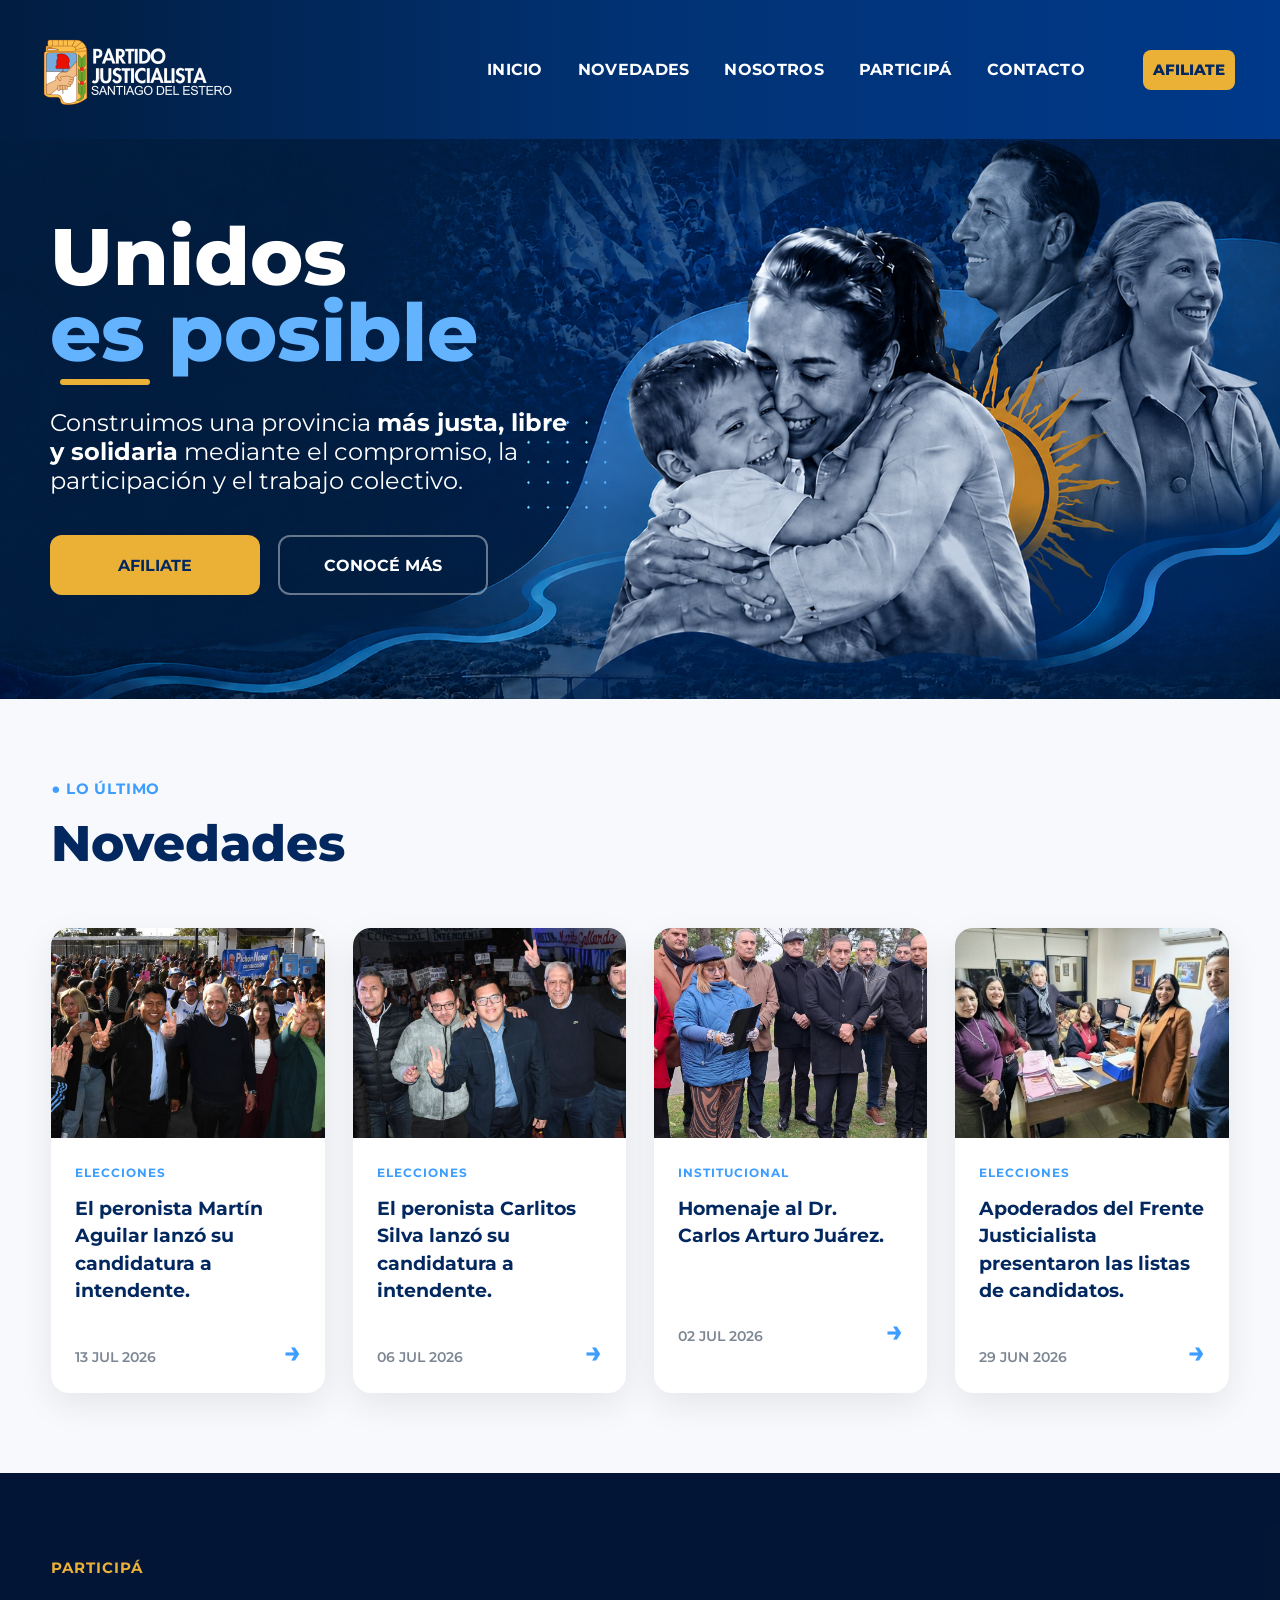
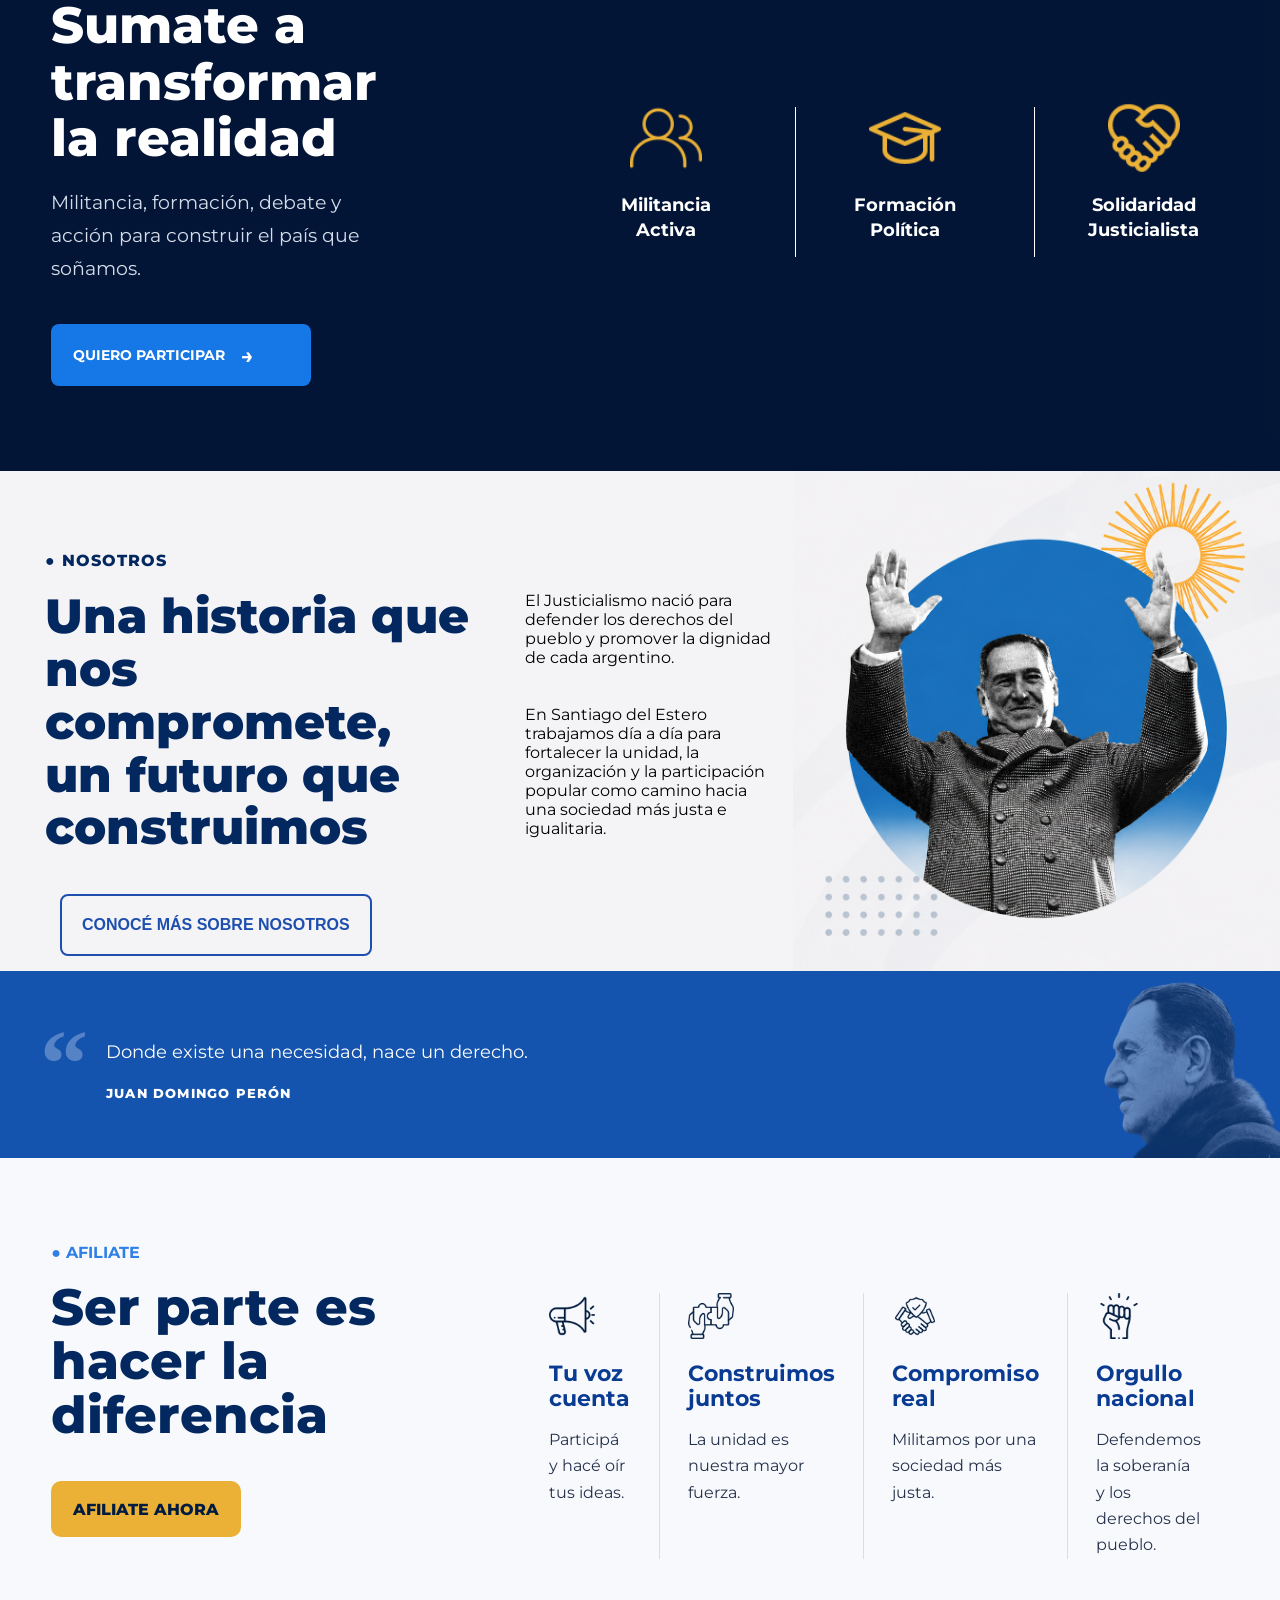
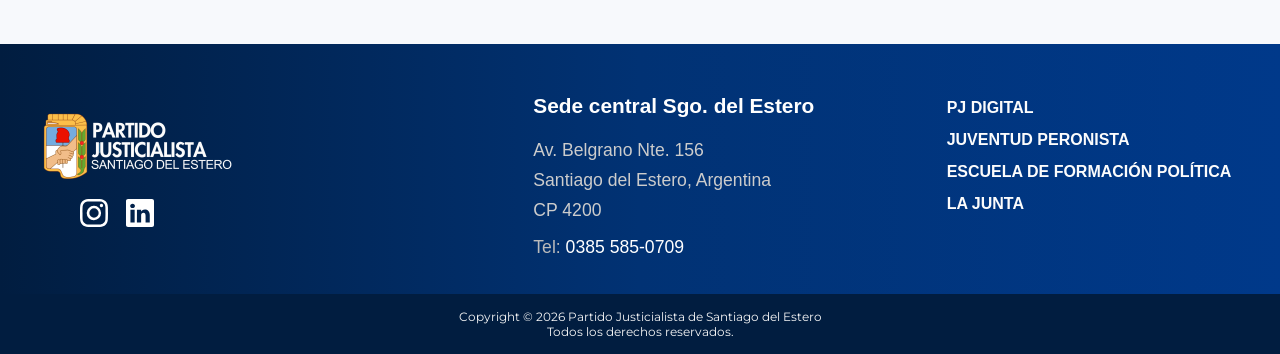
==== commit bf49dc74: "web" ====
--- a/index.html
+++ b/index.html
@@ -55,7 +55,7 @@
 
             <li>
 
-                <a href="index.html" data-page="novedades">
+                <a href="#novedades" data-page="novedades">
                 <div class="menu-item">
                 <img src="imagenes/nov.png" alt="Novedades">
                 <span>NOVEDADES</span>
@@ -66,7 +66,7 @@
 
 
         <li>
-             <a href="index.html" data-page="nosotros">
+             <a href="#nosotros" data-page="nosotros">
             <div class="menu-item">
             <img src="imagenes/nos.png" alt="Nosotros">
             <span>NOSOTROS</span>
@@ -79,7 +79,7 @@
 
         <li>
 
-            <a href="participa.html" data-page="participa">
+            <a href="#participa" data-page="participa">
             <div class="menu-item">
             <img src="imagenes/part.png" alt="Participá">
             <span>PARTICIPÁ</span>
@@ -93,7 +93,7 @@
 
         <li>
 
-            <a href="contacto.html" data-page="contacto">
+            <a href="#contacto" data-page="contacto">
             <div class="menu-item">
             <img src="imagenes/conta.png" alt="Contacto">
             <span>CONTACTO</span>
@@ -179,7 +179,7 @@
  <!-- NOVEDADES --> <!-- NOVEDADES --> <!-- NOVEDADES -->
    <!-- NOVEDADES --> <!-- NOVEDADES --> <!-- NOVEDADES -->
 
- <section class="novedades">
+ <section class="novedades" id="novedades">
 
     <div class="contenedor">
 
@@ -199,21 +199,134 @@
 
                 <!-- CARD 1 -->
 
+                <article class="card"><a href="MartínAguilar.html">
+
+                    <img src="imagenes/f2.png" alt="">
+
+                    <div class="card__contenido">
+
+                        <span>ELECCIONES</span>
+
+                        <h3>
+                            El peronista Martín Aguilar lanzó su candidatura a intendente.
+                        </h3>
+
+                        <div class="card__footer">
+
+                            <small>13 JUL 2026</small>
+
+                            <a href="MartínAguilar.html">
+                                →
+                            </a>
+
+                        </div>
+
+                    </div>
+                    </a>
+                </article>
+                
+
+                <!-- CARD 2 -->
+
+                <article class="card"><a href="novedades.html">
+
+                    <img src="imagenes/f1.png" alt="Primera reunión general del año">
+
+                    <div class="card__contenido">
+
+                        <span>ELECCIONES</span>
+
+                        <h3>
+                            El peronista Carlitos Silva lanzó su candidatura a intendente.
+                        </h3>
+
+                        <div class="card__footer">
+
+                            <small>06 JUL 2026</small>
+
+                            <a href="novedades.html">
+                                →
+                            </a>
+
+                        </div>
+
+                    </div>
+                    </a>
+                </article>
+
+                <!-- CARD 3 -->
+
+                <article class="card"><a href="homenajealDr.CarlosArturoJuárez.html">
+
+                    <img src="imagenes/f3.png" alt="">
+
+                    <div class="card__contenido">
+
+                        <span>INSTITUCIONAL</span>
+
+                        <h3>
+                            Homenaje al Dr. Carlos Arturo Juárez.
+                        </h3>
+
+                        <div class="card__footer">
+
+                            <small>02 JUL 2026</small>
+
+                            <a href="homenajealDr.CarlosArturoJuárez.html">
+                                →
+                            </a>
+
+                        </div>
+
+                    </div>
+                    </a>
+                </article>
+
+                <!-- CARD 4 -->
+
+                <article class="card"><a href="Apoderadosdel FrenteJusticialista.html">
+
+                    <img src="imagenes/f4.png" alt="">
+
+                    <div class="card__contenido">
+
+                        <span>ELECCIONES</span>
+
+                        <h3>
+                            Apoderados del Frente Justicialista presentaron las listas de candidatos.
+                        </h3>
+
+                        <div class="card__footer">
+
+                            <small>29 JUN 2026</small>
+
+                            <a href="Apoderadosdel FrenteJusticialista.html">
+                                →
+                            </a>
+
+                        </div>
+
+                    </div>
+                    </a>
+                </article>
+
+                <!-- CARD 5 -->
+
                 <article class="card">
 
-                    <img src="imagenes/f1.png" alt="Primera reunión general del año">
+                    <img src="imagenes/f5.png" alt="">
 
                     <div class="card__contenido">
 
                         <span>INSTITUCIONAL</span>
 
                         <h3>
-                            Primera reunión general del año con militantes.
+                            Acto conmemorativo junto a dirigentes y militantes.
                         </h3>
 
                         <div class="card__footer">
 
-                            <small>12 MAY 2024</small>
+                            <small>10 JUN 2024</small>
 
                             <a href="#">
                                 →
@@ -225,118 +338,6 @@
 
                 </article>
 
-                <!-- CARD 2 -->
-
-                <article class="card">
-
-                    <img src="imagenes/f2.png" alt="">
-
-                    <div class="card__contenido">
-
-                        <span>JUVENTUD</span>
-
-                        <h3>
-                            Encuentro de jóvenes militantes del interior provincial.
-                        </h3>
-
-                        <div class="card__footer">
-
-                            <small>20 MAY 2024</small>
-
-                            <a href="#">
-                                →
-                            </a>
-
-                        </div>
-
-                    </div>
-
-                </article>
-
-                <!-- CARD 3 -->
-
-                <article class="card">
-
-                    <img src="imagenes/f3.png" alt="">
-
-                    <div class="card__contenido">
-
-                        <span>GESTIÓN</span>
-
-                        <h3>
-                            Nuevas obras para mejorar la calidad de vida de los santiagueños.
-                        </h3>
-
-                        <div class="card__footer">
-
-                            <small>30 MAY 2024</small>
-
-                            <a href="#">
-                                →
-                            </a>
-
-                        </div>
-
-                    </div>
-
-                </article>
-
-                <!-- CARD 4 -->
-
-                <article class="card">
-
-                    <img src="imagenes/f4.png" alt="">
-
-                    <div class="card__contenido">
-
-                        <span>CAPACITACIÓN</span>
-
-                        <h3>
-                            Comenzó un nuevo ciclo de formación política.
-                        </h3>
-
-                        <div class="card__footer">
-
-                            <small>02 JUN 2024</small>
-
-                            <a href="#">
-                                →
-                            </a>
-
-                        </div>
-
-                    </div>
-
-                </article>
-
-                <!-- CARD 5 -->
-
-                <article class="card">
-
-                    <img src="imagenes/f5.png" alt="">
-
-                    <div class="card__contenido">
-
-                        <span>INSTITUCIONAL</span>
-
-                        <h3>
-                            Acto conmemorativo junto a dirigentes y militantes.
-                        </h3>
-
-                        <div class="card__footer">
-
-                            <small>10 JUN 2024</small>
-
-                            <a href="#">
-                                →
-                            </a>
-
-                        </div>
-
-                    </div>
-
-                </article>
-
             </div>
 
         </div>
@@ -369,7 +370,7 @@
    <!-- PARTICIPA--><!-- PARTICIPA--><!-- PARTICIPA--><!-- PARTICIPA-->
 
 
-<section class="participa">
+<section class="participa" id="participa">
 
     <div class="participa__contenedor">
 
@@ -419,7 +420,7 @@
 
 
          <!-- VERSIÓN ESCRITORIO-->
-        <div class="participa__desktop">
+        <div class="participa__desktop" id="participa">
 
     <article class="participa__card">
 
@@ -456,7 +457,7 @@
  <!-- NOSOTROS--><!-- NOSOTROS--><!-- NOSOTROS--><!-- NOSOTROS-->
 <!-- NOSOTROS--><!-- NOSOTROS--><!-- NOSOTROS--><!-- NOSOTROS-->
 
-<section class="nosotros">
+<section class="nosotros" id="nosotros">
 
     <div class="contenedor">
 
@@ -502,7 +503,7 @@
 
  <!-- NOSOTROS ESCRITORIO-->
 
-<section class="nosotrosesc">
+<section class="nosotrosesc " id="nosotros">
         
 
 
@@ -812,7 +813,7 @@
 <!--FOOTER -->
 
 <footer>
-  <div class="footer-container">
+  <div class="footer-container" id="contacto">
     
     <!-- Bloque 1: Identidad (Logo) -->
     <div class="footer-logo">
--- a/style.css
+++ b/style.css
@@ -1642,7 +1642,7 @@
 
     color:#0A3B93;
 
-    font-size:1.3rem;
+    font-size:1.1rem;
 
     line-height:1.05;
 
@@ -1676,17 +1676,19 @@
 
     margin-top:35px;
 
-    height:50px;
-
-    border-radius:10px;
-
     background:#EBB137;
 
     color:#021C40;
 
-    font-size:1.25rem;
-
-    font-weight:800;
+    width:100%;
+
+    height:40px;
+
+    border-radius:8px;
+
+    font-size:1rem;
+
+    font-weight:700;
 
     transition:.35s;
 
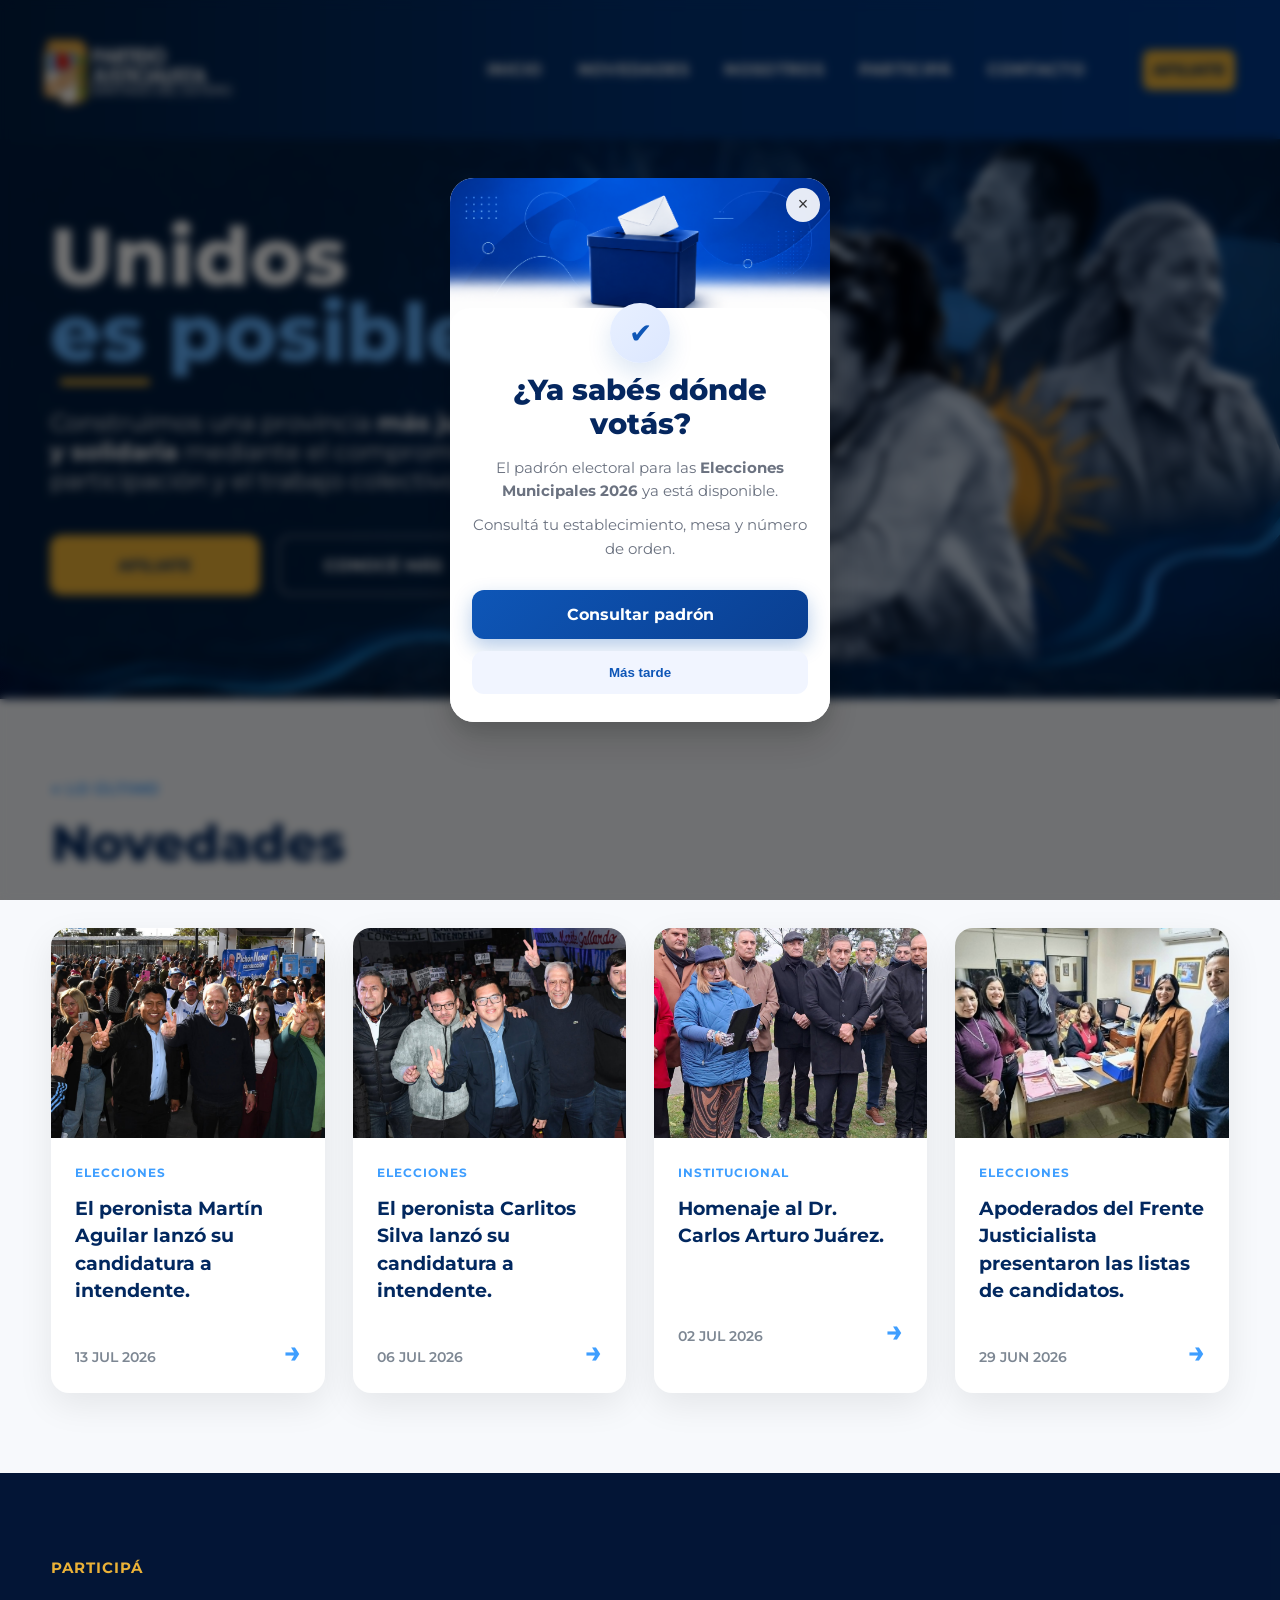
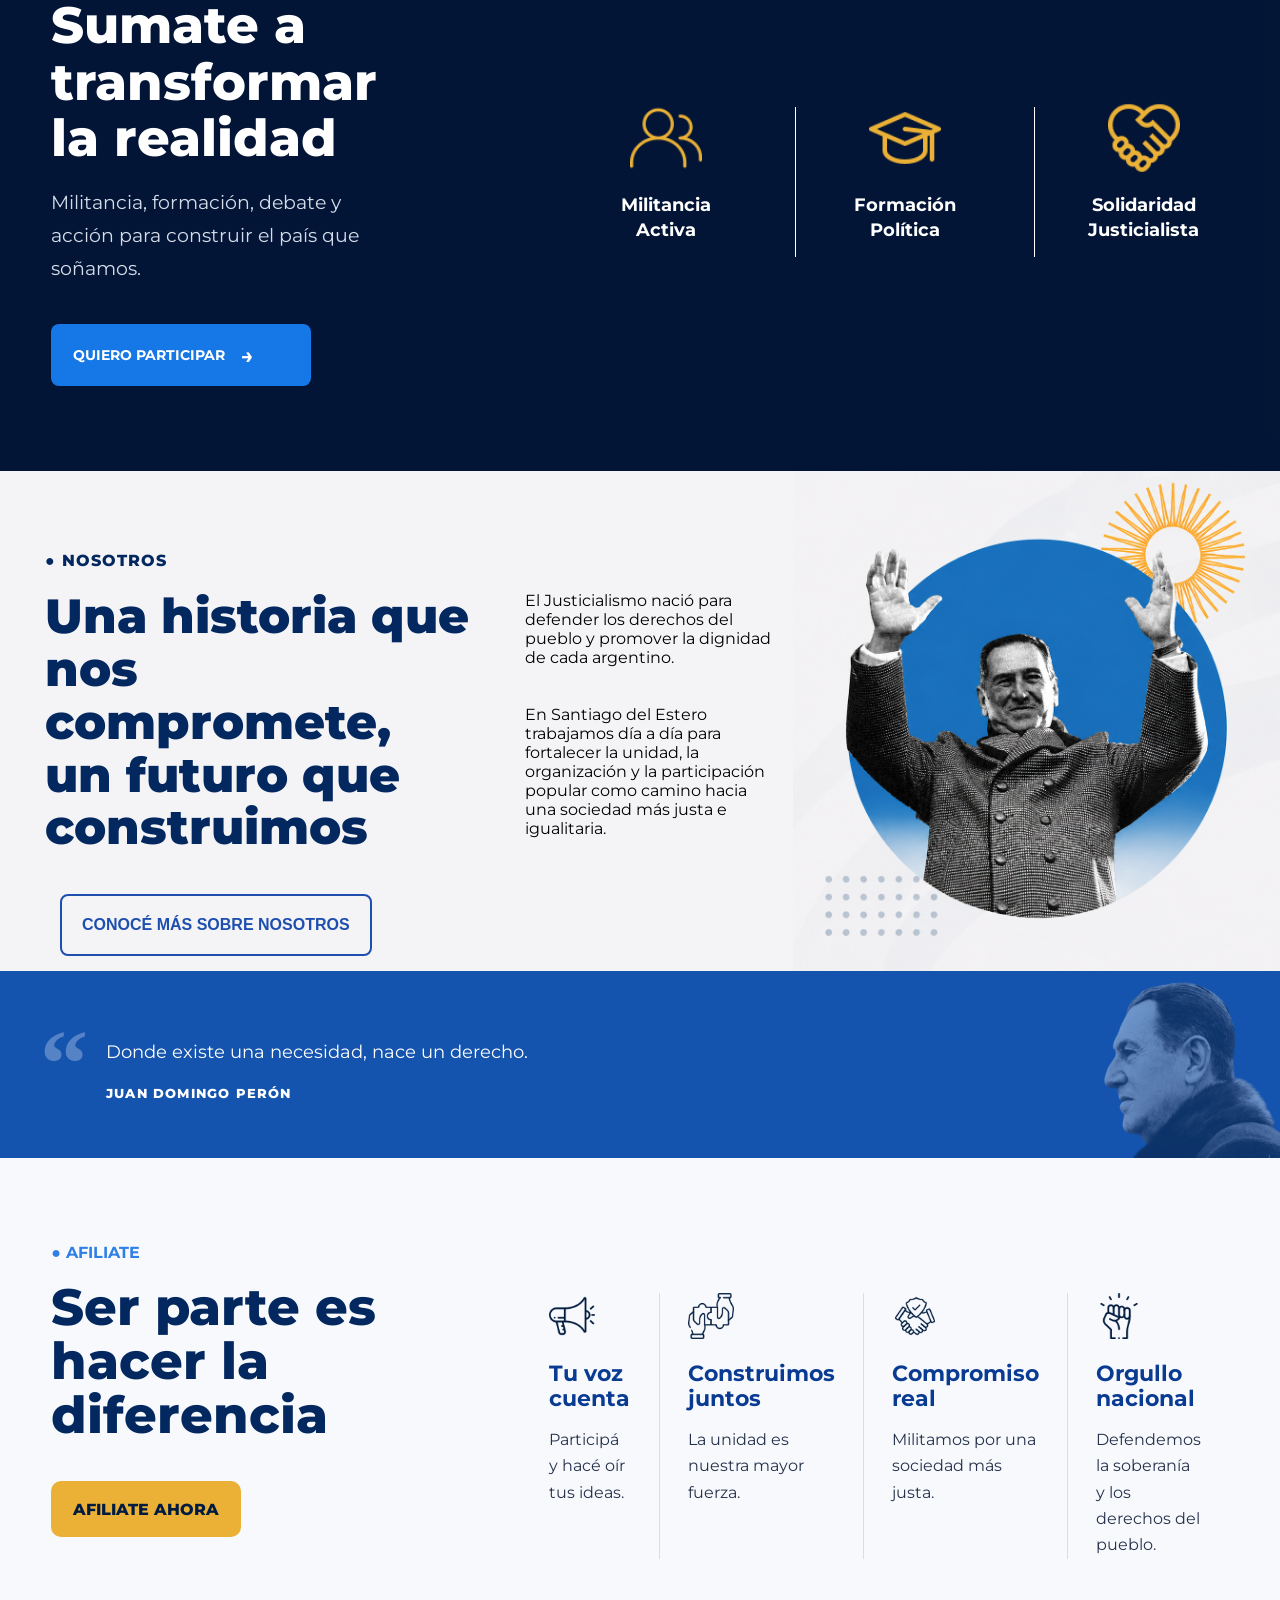
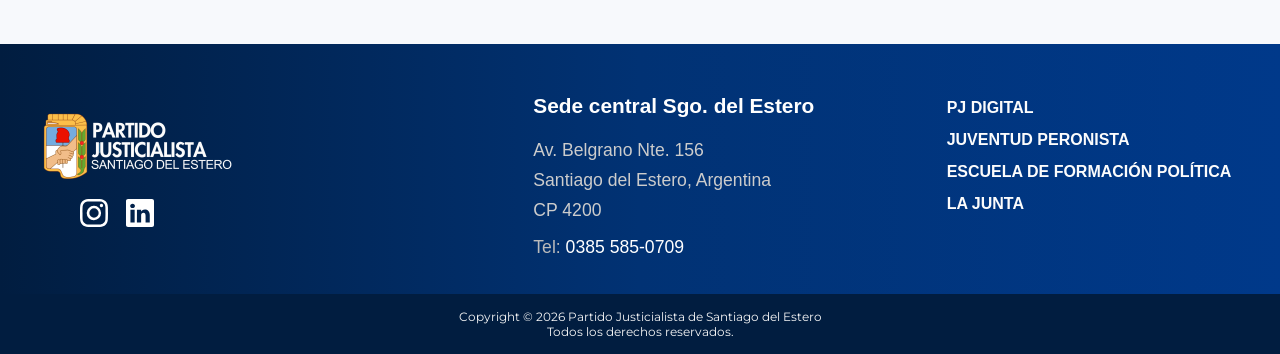
==== commit df19eee4: "pop" ====
--- a/index.html
+++ b/index.html
@@ -66,7 +66,7 @@
 
 
         <li>
-             <a href="#nosotros" data-page="nosotros">
+             <a href="nosotros.html" data-page="nosotros">
             <div class="menu-item">
             <img src="imagenes/nos.png" alt="Nosotros">
             <span>NOSOTROS</span>
@@ -165,7 +165,7 @@
                 AFILIATE
             </a>
 
-            <a href="#" class="hero__boton hero__boton--oscuro">
+            <a href="nosotros.html" class="hero__boton hero__boton--oscuro">
                 CONOCÉ MÁS
             </a>
 
@@ -364,6 +364,15 @@
     </div>
 
 </section>
+
+
+<!-- BANNER --><!-- BANNER --> <!-- BANNER -->
+ <!-- BANNER --><!-- BANNER --> <!-- BANNER -->
+
+
+
+
+
 
 
  <!-- PARTICIPA--><!-- PARTICIPA--><!-- PARTICIPA--><!-- PARTICIPA-->
@@ -482,7 +491,7 @@
                 En Santiago del Estero trabajamos día a día para fortalecer la unidad, la organización y la participación popular como camino hacia una sociedad más justa e igualitaria.
             </p>
 
-            <a href="#" class="nosotros__boton">
+            <a href="nosotros.html" class="nosotros__boton">
                 CONOCÉ MÁS SOBRE NOSOTROS
             </a>
 
@@ -873,10 +882,71 @@
     Todos los derechos reservados.
   </div>
 
+  
+
+
+<!-- VENTANA EMERGENTE -->
+
+<div class="popup-overlay" id="popupPadron">
+
+    <div class="popup">
+
+    <button class="popup-cerrar" id="cerrarPopup">
+        ×
+    </button>
+
+    <!-- 👇 NUEVO BLOQUE -->
+    <div class="popup-hero"></div>
+
+    <!-- 👇 ENVOLVEMOS TODO -->
+    <div class="popup-contenido">
+
+        <div class="popup-icono">
+            <div class="icono-box">✔</div>
+        </div>
+
+        <h2>¿Ya sabés dónde votás?</h2>
+
+        <p>
+            El padrón electoral para las
+            <strong>Elecciones Municipales 2026</strong>
+            ya está disponible.
+        </p>
+
+        <p>
+            Consultá tu establecimiento,
+            mesa y número de orden.
+        </p>
+
+        <div class="popup-botones">
+
+            <a href="https://padron.pjsde.com"
+               target="_blank"
+               class="popup-principal">
+
+                Consultar padrón
+
+            </a>
+
+            <button class="popup-secundario" id="cerrarPopup2">
+                Más tarde
+            </button>
+
+        </div>
+
+    </div>
+
+</div>
+
+</div>
+
+
+
 
 
 
 <script src="script.js"></script>
+<script src="pop.js"></script>
 </body>
 
 
--- a/style.css
+++ b/style.css
@@ -1,4 +1,3 @@
-
 
 body{
     font-family:'Montserrat',sans-serif;   
@@ -2495,6 +2494,9 @@
 }
 
 
+
+
+
 /*=====================================
 PARTICIPÁ - DESKTOP
 =====================================*/
@@ -3212,6 +3214,8 @@
 
     font-size:18px;
 
+   
+
     margin-bottom:10px;
 
     color:#fff;
@@ -3245,54 +3249,295 @@
 
 
 
-
-
-
-
-
-
-
-
-
-
-
-
-
-
-
-
-
-
-
-
-
-
-
-
-
-
-
-
-
-
-
-
-
-
-
-
-
-
-
-
-
-
-
-
-
-
-
-
-
-
-
+/*VENTANA EMERGENTE*//*VENTANA EMERGENTE*//*VENTANA EMERGENTE*/
+/*VENTANA EMERGENTE*//*VENTANA EMERGENTE*//*VENTANA EMERGENTE*/
+
+.popup-overlay{
+
+    position:fixed;
+
+    inset:0;
+
+    background:rgba(0,0,0,.55);
+
+    backdrop-filter:blur(5px);
+
+    display:flex;
+
+    justify-content:center;
+
+    align-items:center;
+
+    z-index:9999;
+
+    opacity:0;
+
+    visibility:hidden;
+
+    transition:.35s;
+
+}
+
+.popup-overlay.activo{
+
+    opacity:1;
+
+    visibility:visible;
+
+}
+
+.popup{
+
+     width:100%;
+    max-width:380px; /* 🔥 clave */
+    max-height:90vh; /* 🔥 evita que sea gigante */
+    background:#fff;
+    border-radius:24px;
+    text-align:center;
+    position:relative;
+    box-shadow:
+        0 20px 40px rgba(0,0,0,.15),
+        0 8px 20px rgba(0,0,0,.1);
+    animation:popup .4s ease;
+    overflow:hidden;
+    display:flex;
+    flex-direction:column;
+}
+
+
+.popup-hero{
+    width:100%;
+    height:160px;
+    background-image:url("imagenes/hero-urna.png"); /* ajustá ruta */
+    background-size:cover;
+    background-position:center;
+    flex-shrink:0;
+}
+
+
+.popup-contenido{
+     background:#fff;
+    margin-top:-30px;
+    padding:25px 22px 28px;
+    border-top-left-radius:20px;
+    border-top-right-radius:20px;
+}
+
+
+@keyframes popup{
+
+    from{
+
+        transform:translateY(40px) scale(.95);
+
+        opacity:0;
+
+    }
+
+    to{
+
+        transform:translateY(0) scale(1);
+
+        opacity:1;
+
+    }
+
+}
+
+.popup-cerrar{
+
+    position:absolute;
+    top:10px;
+    right:10px;
+    border:none;
+    background:rgba(255,255,255,0.9);
+    width:34px;
+    height:34px;
+    border-radius:50%;
+    font-size:18px;
+    cursor:pointer;
+    color:#333;
+    display:flex;
+    align-items:center;
+    justify-content:center;
+    backdrop-filter:blur(4px);
+    z-index:10; /* 🔥 asegura que esté arriba */
+
+}
+
+.popup-icono{
+
+    font-size:55px;
+
+    margin-top:-30px;
+    margin-bottom:10px;
+
+}
+
+
+.icono-box{
+    width:60px;
+    height:60px;
+    margin:0 auto;
+    border-radius:35px;
+    background:linear-gradient(135deg,#E8F0FF,#DCE7FF);
+    display:flex;
+    align-items:center;
+    justify-content:center;
+    font-size:28px;
+    color:#0E56B7;
+    box-shadow:0 10px 25px rgba(14,86,183,.15);
+}
+
+.popup h2{
+
+    color:#05275F;
+    font-size:1.8rem;
+    margin-bottom:14px;
+    line-height:1.2;
+    font-weight:800;
+
+}
+
+.popup p{
+
+    color:#6B7280;
+    line-height:1.55;
+    margin-bottom:10px;
+    font-size:0.95rem;
+
+}
+
+.popup-botones{
+
+    margin-top:30px;
+
+    display:flex;
+
+    flex-direction:column;
+
+    gap:12px;
+
+}
+
+.popup-principal{
+
+    background:linear-gradient(135deg,#0E56B7,#0A3F91);
+    color:#fff;
+    text-decoration:none;
+    padding:15px;
+    border-radius:12px;
+    font-weight:700;
+    transition:.3s;
+    box-shadow:0 8px 20px rgba(14,86,183,.3);
+
+}
+
+.popup-principal:hover{
+
+   transform:translateY(-2px);
+    box-shadow:0 12px 25px rgba(14,86,183,.4);
+
+}
+
+.popup-secundario{
+
+    border:none;
+    background:#F1F5FF;
+    color:#0E56B7;
+    padding:14px;
+    border-radius:12px;
+    cursor:pointer;
+    font-weight:600;
+
+}
+
+
+
+@media (max-width: 768px){
+
+   .popup{
+        max-width:340px;
+        padding:0;
+        border-radius:20px;
+    }
+
+    .icono-box{
+        width:50px;
+        height:50px;
+        font-size:22px;
+    }
+
+    .popup h2{
+        font-size:1.4rem;
+    }
+
+    .popup p{
+        font-size:.9rem;
+    }
+
+    .popup-principal,
+    .popup-secundario{
+        padding:13px;
+        font-size:.9rem;
+    }
+
+
+     .popup-hero{
+        height:140px;
+        margin-top: -8px;
+
+    }
+
+    .popup-contenido{
+        margin-top:-30px;
+        padding:15px 18px 25px;
+    }
+
+}
+
+
+
+
+
+
+
+
+
+
+
+
+
+
+
+
+
+
+
+
+
+
+
+
+
+
+
+
+
+
+
+
+
+
+
+
+
+
+
+
+
+
+
+
+
+
